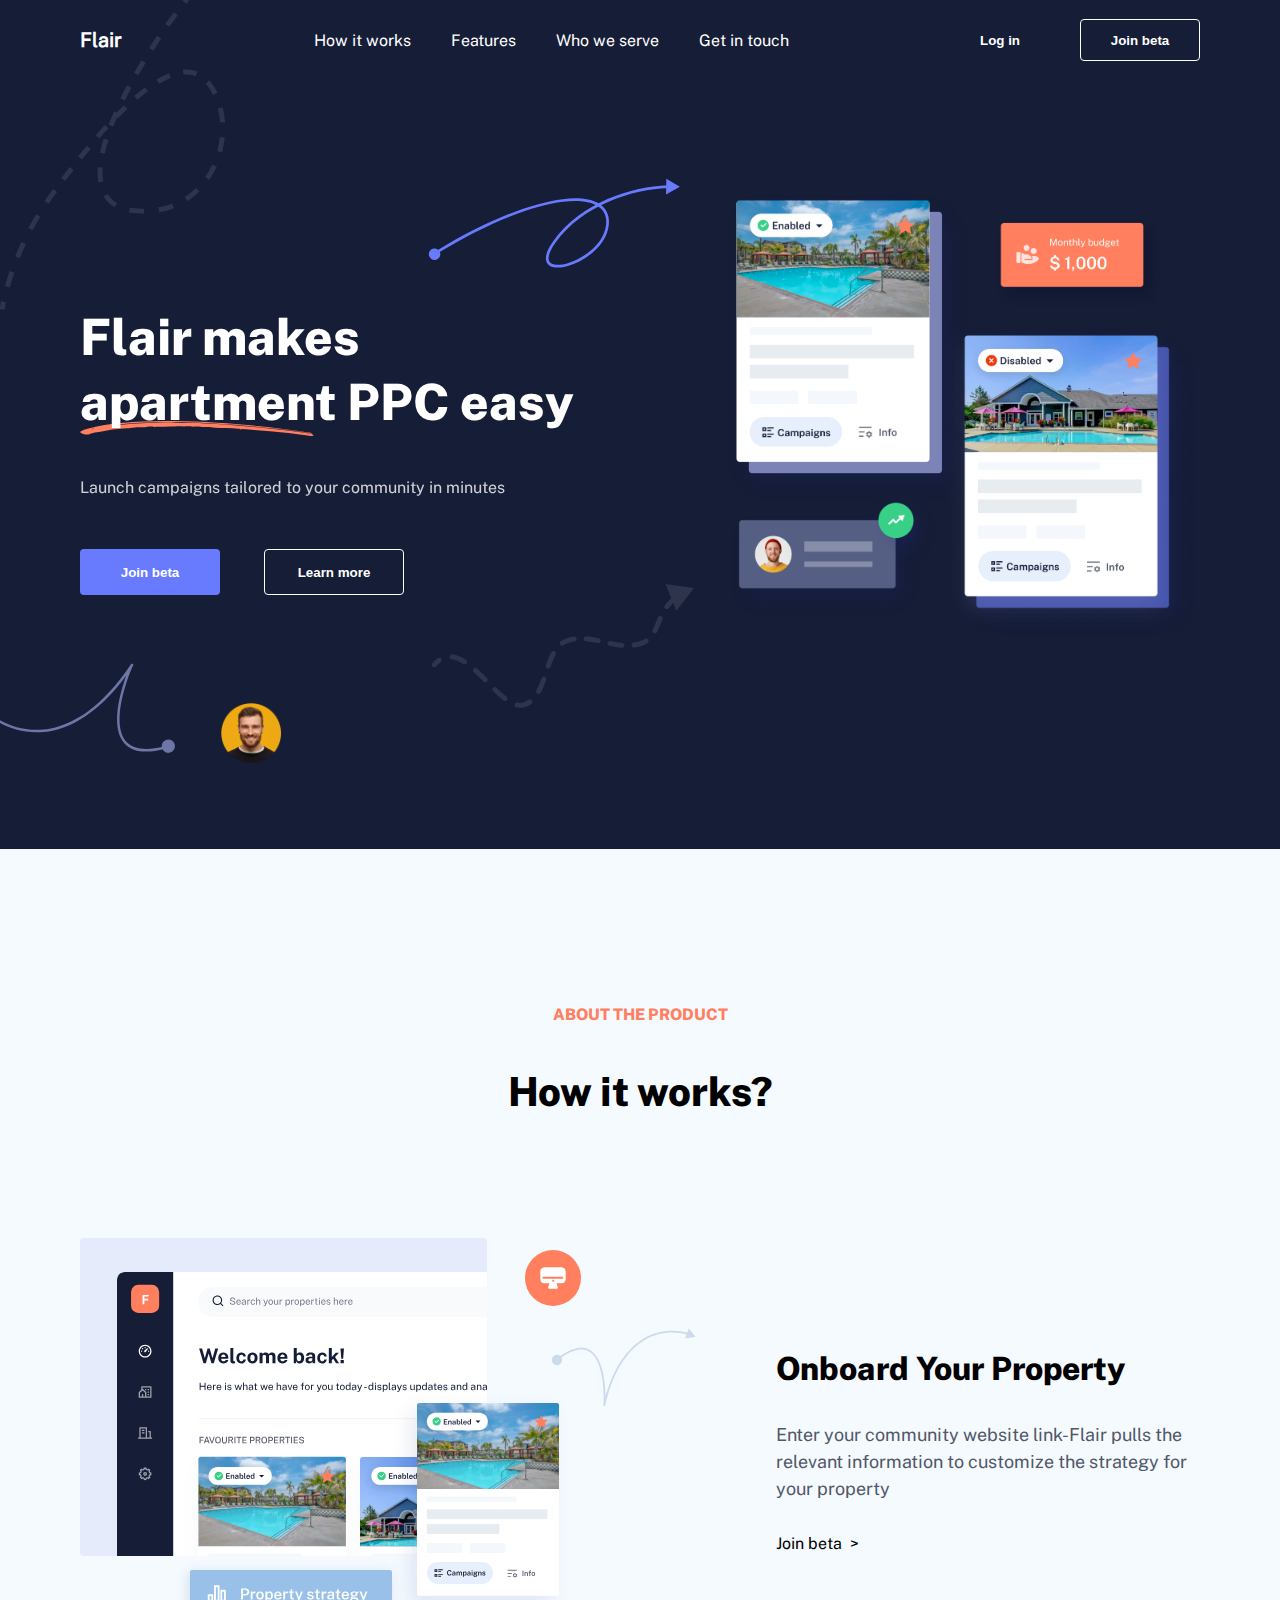
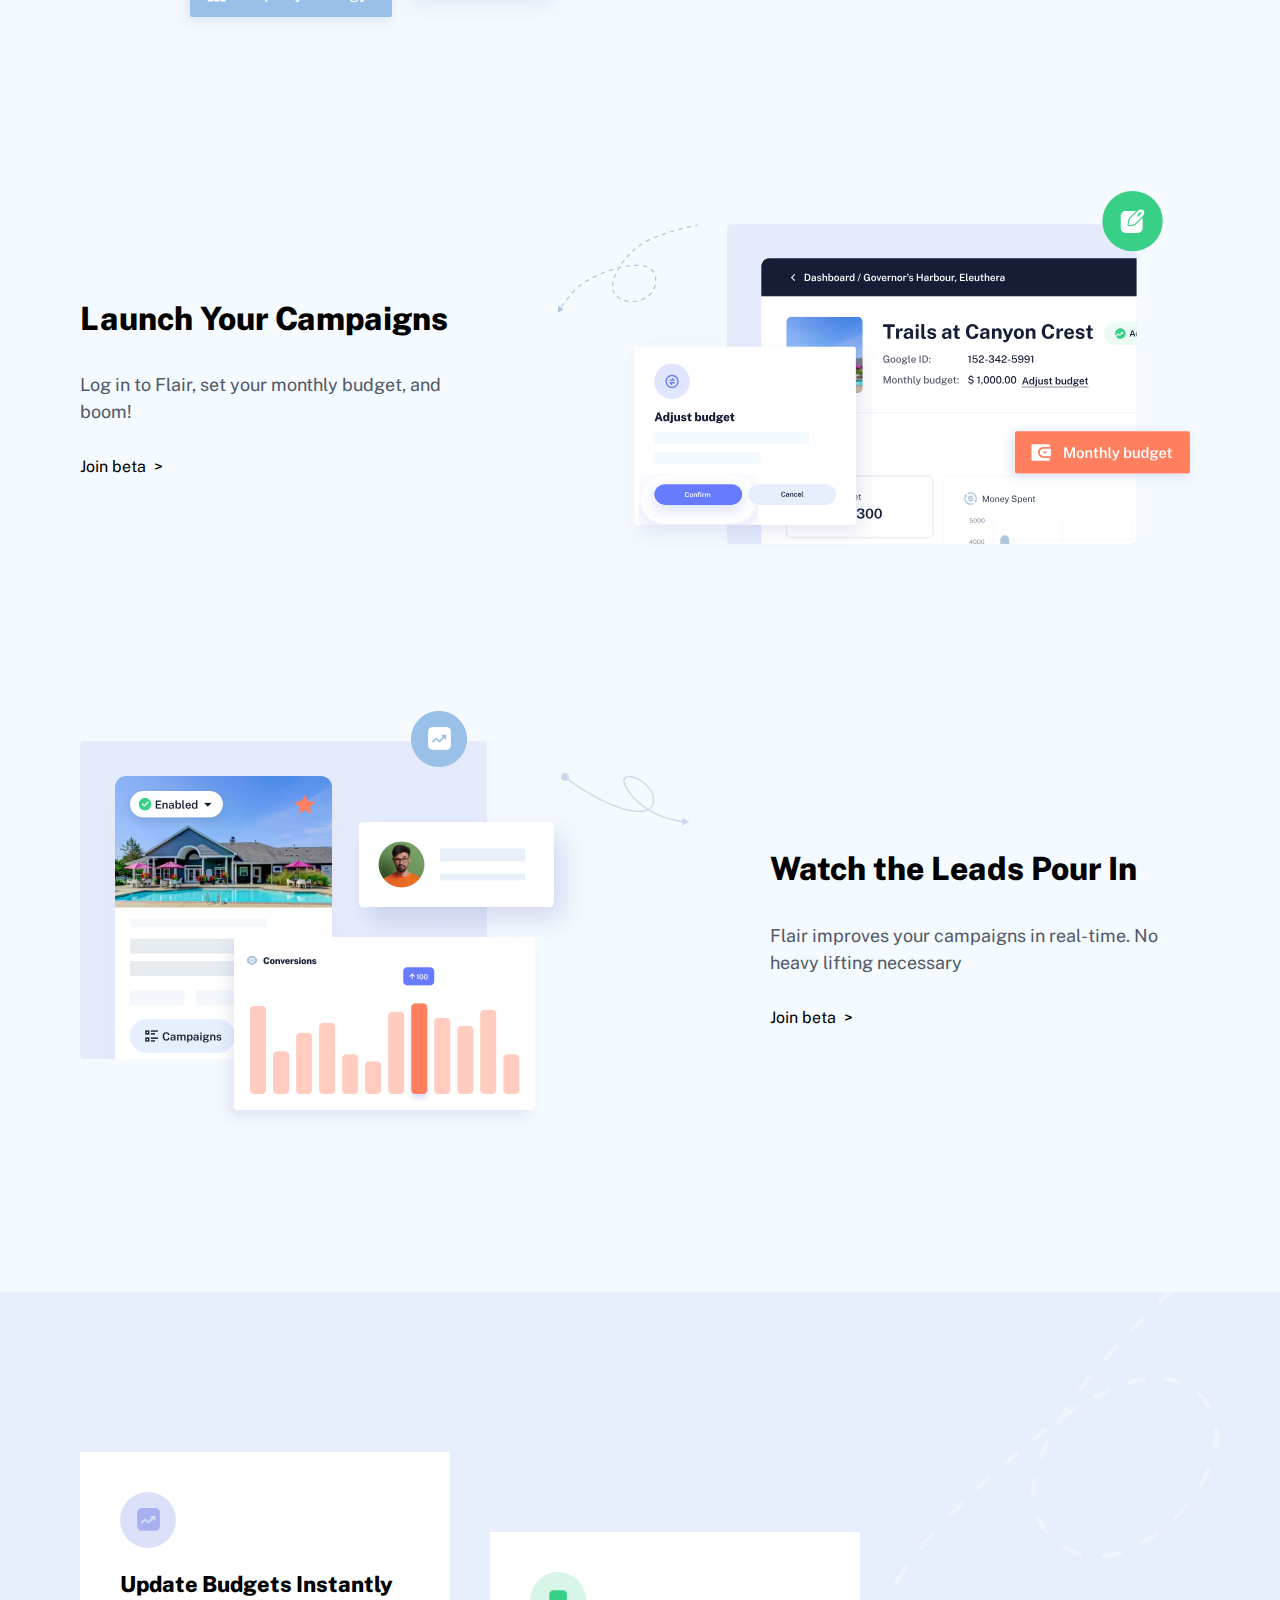
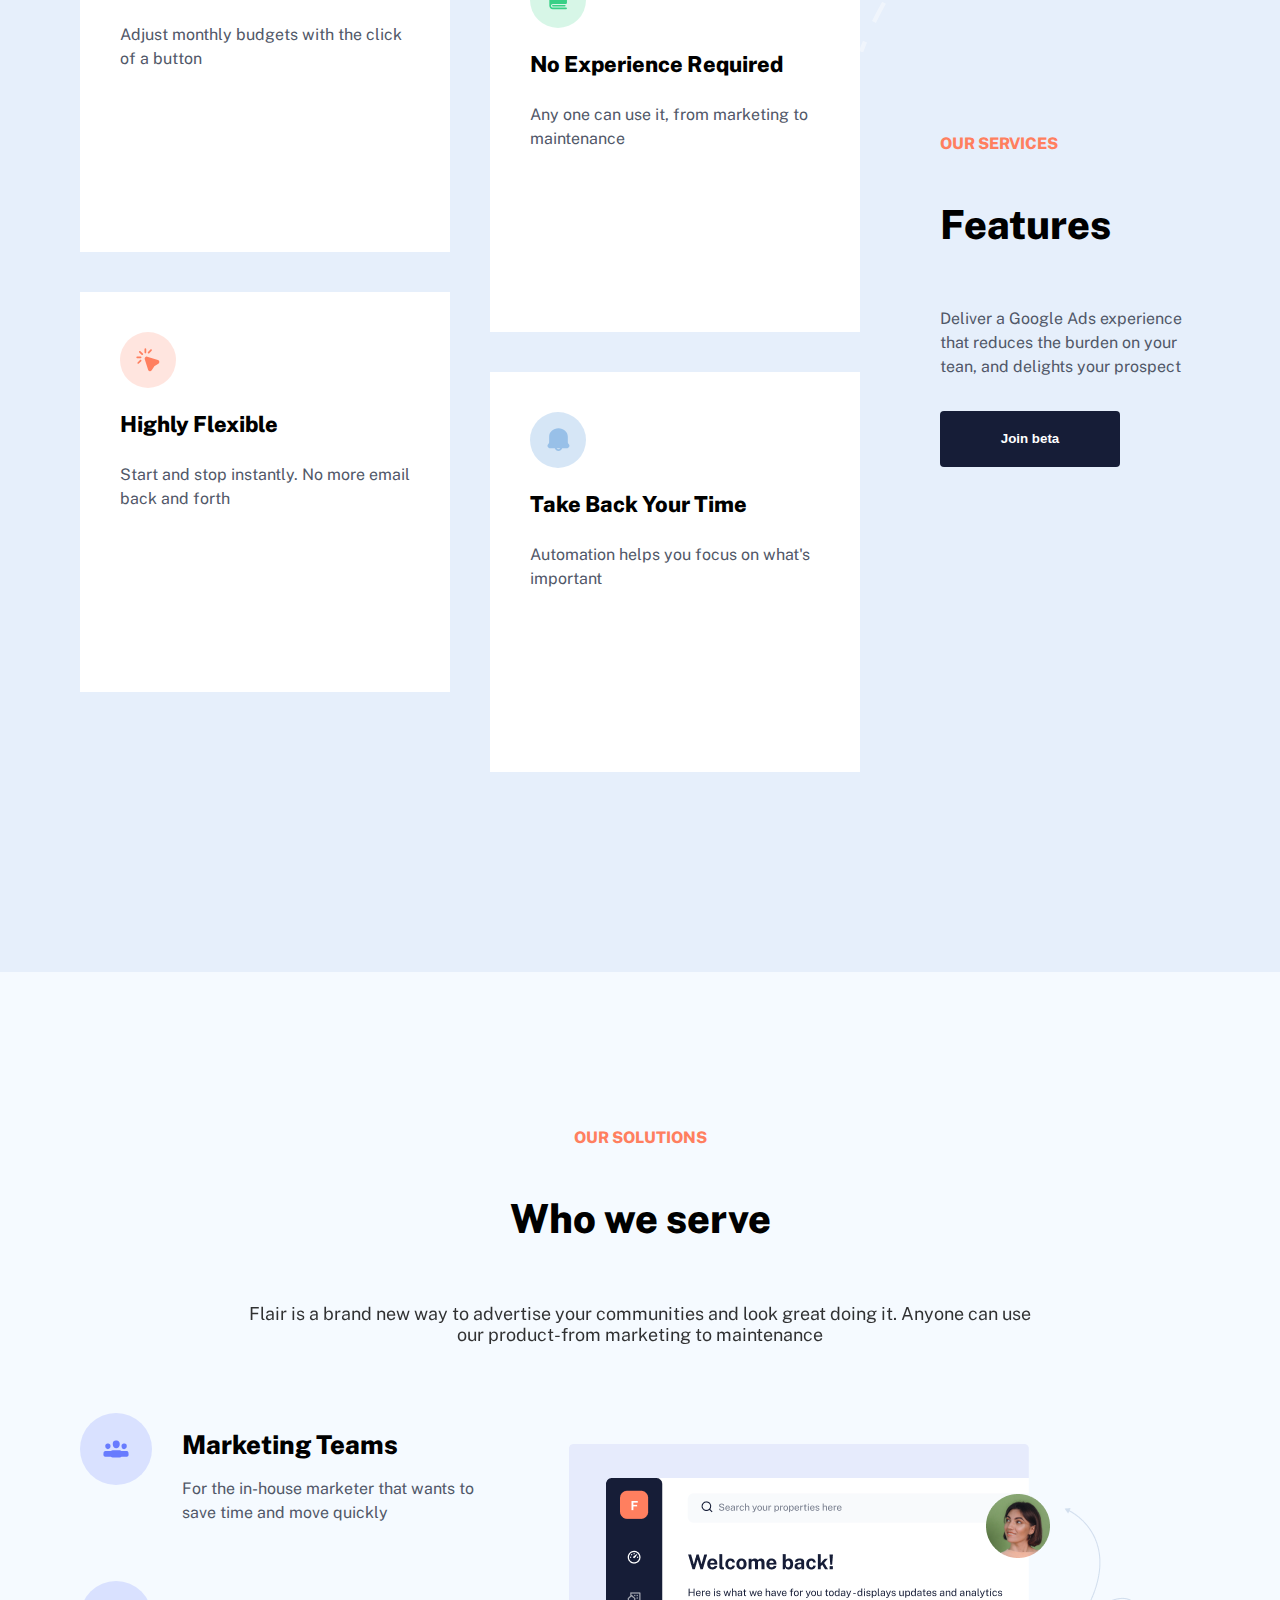
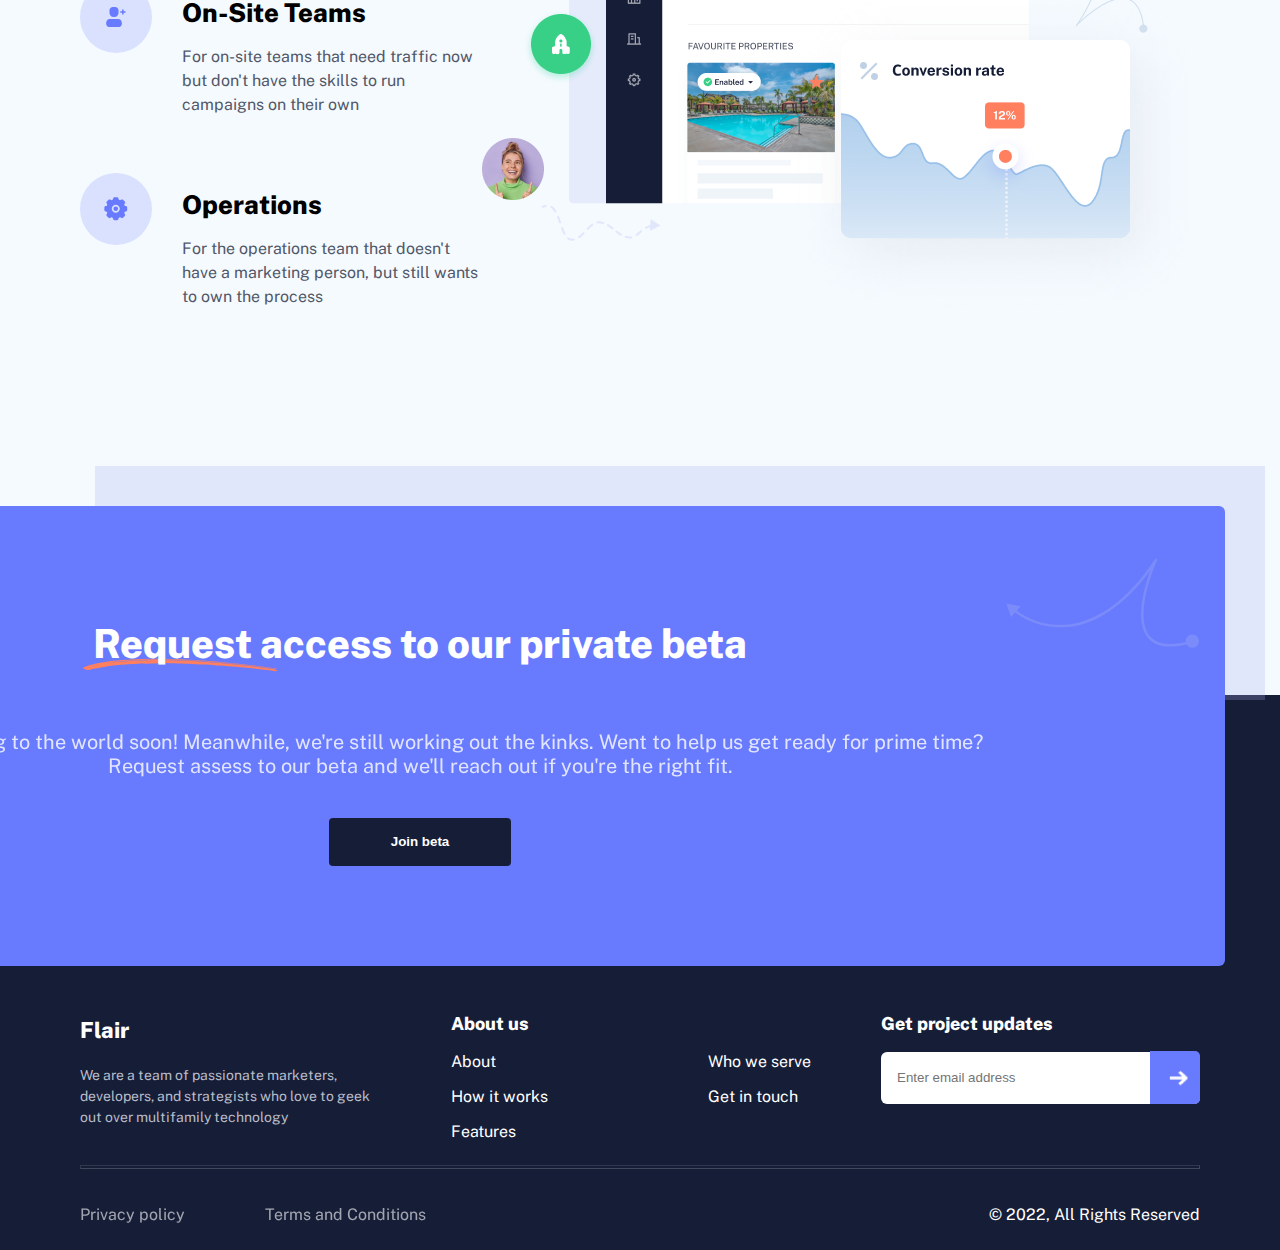
==== index.html @ 602be67a "first commit" ====
<!-- import React from 'react'
import { Link } from 'react-router-dom'
import BurgerMenuLanding from '../../components/burgermenu/BurgerMenuLanding'
//usersnap
import { UsersnapProvider } from '../../usersnap/UsersnapContext' -->

<!DOCTYPE html>
<html>
  <head>
    <link rel='stylesheet' href='./src/css/landing.css'>
  </head>
  <body>
    <div class='landing-body'>
      <div class='landing-header' id='landing-header'>
        <p class='landing-logo-txt'>
          Flair
        </p>
        <div class='landing-menu-group'>
          <a class='landing-menu' href='#howitworks'>
            How it works
          </a>
          <a class='landing-menu' href='#features'>
            Features
          </a>
          <a class='landing-menu' href='#whoweserve'>
            Who we serve
          </a>
          <a class='landing-menu' href='#getintouch'>
            Get in touch
          </a>
        </div>
        <div class='landing-header-btn-group'>
          <Link to='/login'>
            <button class='landing-login-btn'>
              Log in
            </button>
          </Link>
          <Link to='#'>
            <button class='landing-join-btn'>
              Join beta
            </button>
          </Link>
        </div>
      </div>
      <div class='landing-block1'>
        <div class='landing-block1-left'>
          <p class='landing-title'>
            Flair makes <span class='landing-title-orange-underline' style='background-image: url("./src/images/landing-decor6.svg")'>
              apartment </span> PPC easy
          </p>
          <p class='landing-subtitle'>
            Launch campaigns tailored to your community in minutes
          </p>
          <img
            src='./src/images/landing-decor2.svg'
            alt=''
            class='landing-decor2'
          />
          <img
            src='./src/images/landing-decor4.svg'
            alt=''
            class='landing-decor4'
          />
          <div class='landing-block1-btn-group'>
            <Link to='#'>
              <button class='landing-block1-join-btn'>
                Join beta
              </button>
            </Link>
            <Link to='#'>
              <button class='landing-block1-learn-btn'>
                Learn more
              </button>
            </Link>
          </div>
        </div>
        <img 
          src='./src/images/landing-card.png'
          alt=''
          class='landing-block1-card'
        />
        <img
          src='./src/images/landing-decor1.svg'
          alt=''
          class='landing-decor1'
        />
        <img
          src='./src/images/landing-decor3.svg'
          alt=''
          class='landing-decor3'
        />
        <img
          src='./src/images/landing-decor5.png'
          alt=''
          class='landing-decor5'
        />
      </div>
      <div id='howitworks' class='landing-block2'>
        <p class='pink-title'>
          ABOUT THE PRODUCT
        </p>
        <p class='landing-block2-title'>
          How it works?
        </p>
        <div class='landing-block2-content'>
          <img
            src='./src/images/landing-block2-card1.svg'
            alt=''
            class='landing-block2-img1'
          />
          <div>
            <p class='landing-block2-content-title'>
              Onboard Your Property
            </p>
            <p class='landing-block2-content-subtitle'>
              Enter your community website link-Flair pulls the relevant information to customize the strategy for your property
            </p>
            <Link to='#' class='join-beta-link'>
              Join beta&nbsp;&nbsp;&gt;
            </Link>
          </div>
        </div>
        <div class='landing-block2-content'>
          <div class='landing-block2-content2-left'>
            <p class='landing-block2-content-title'>
              Launch Your Campaigns
            </p>
            <p class='landing-block2-content-subtitle'>
              Log in to Flair, set your monthly budget, and boom!
            </p>
            <Link to='#' class='join-beta-link'>
              Join beta&nbsp;&nbsp;&gt;
            </Link>
          </div>
          <img
            src='./src/images/landing-block2-card2.svg'
            alt=''
            class='landing-block2-img2'
          />
        </div>
        <div class='landing-block2-content'>
          <img
            src='./src/images/landing-block2-card3.png'
            alt=''
            class='landing-block2-img3'
          />
          <div>
            <p class='landing-block2-content-title'>
              Watch the Leads Pour In
            </p>
            <p class='landing-block2-content-subtitle'>
              Flair improves your campaigns in real-time. No heavy lifting necessary
            </p>
            <Link to='#' class='join-beta-link'>
              Join beta&nbsp;&nbsp;&gt;
            </Link>
          </div>
        </div>

      </div>
      <div id='features' class='landing-block3'>
        <div class='landing-block3-content'>
          <p class='pink-title' style='text-align: left'>
            OUR SERVICES
          </p>
          <p class='landing-block2-title' style='text-align: left'>
            Features
          </p>
          <p class='landing-block3-content-subtitle'> 
            Deliver a Google Ads experience that reduces the burden on your tean, and delights your prospect
          </p>
          <Link to='#'>
            <button class='landing-block3-btn'>
              Join beta
            </button>
          </Link>
        </div>
        <div class='landing-block3-content-group'>
          <img
            src='./src/images/landing-block3-decor1.svg'
            alt=''
            class='landing-block3-decor1'
          />
          <div class='landing-block3-content-left'>
            <div class='landing-block3-tile'>
              <div class='landing-block3-content-img1'></div>
              <p class='landing-block3-content-title'>
                Update Budgets Instantly
              </p>
              <p class='landing-block3-content-subtitle'>
                Adjust monthly budgets with the click of a button
              </p>
            </div>
            <div class='landing-block3-tile'>
              <div class='landing-block3-content-img2'></div>
              <p class='landing-block3-content-title'>
                Highly Flexible
              </p>
              <p class='landing-block3-content-subtitle'>
                Start and stop instantly. No more email back and forth
              </p>
            </div>
          </div>
          <div class='landing-block3-content-right'>
            <div class='landing-block3-tile'>
              <div class='landing-block3-content-img3'></div>
              <p class='landing-block3-content-title'>
                No Experience Required
              </p>
              <p class='landing-block3-content-subtitle'>
                Any one can use it, from marketing to maintenance
              </p>
            </div>
            <div class='landing-block3-tile'>
              <div class='landing-block3-content-img4'></div>
              <p class='landing-block3-content-title'>
                Take Back Your Time
              </p>
              <p class='landing-block3-content-subtitle'>
                Automation helps you focus on what's important
              </p>
            </div>
          </div>
        </div>
      </div>
      <div id='whoweserve' class='landing-block4'>
        <p class='pink-title'>
          OUR SOLUTIONS
        </p>
        <p class='landing-block2-title'>
          Who we serve
        </p>
        <p class='landing-block4-subtitle'>
          Flair is a brand new way to advertise your communities and look great doing it. Anyone can use our product-from marketing to maintenance
        </p>
        <div class='landing-block4-content'>
          <div class='landing-block4-content-left'>
            <div class='landing-block4-content-block'>
              <img
                src='./src/images/marketingteams.svg'
                alt=''
                class='landing-block4-content-block-img'
              />
              <div>
                <p class='landing-block4-block-title'>
                  Marketing Teams
                </p>
                <p class='landing-block4-block-subtitle'>
                  For the in-house marketer that wants to save time and move quickly
                </p>
              </div>
            </div>
            <div class='landing-block4-content-block'>
              <img
                src='./src/images/onsiteteams.svg'
                alt=''
                class='landing-block4-content-block-img'
              />
              <div>
                <p class='landing-block4-block-title'>
                  On-Site Teams
                </p>
                <p class='landing-block4-block-subtitle'>
                  For on-site teams that need traffic now but don't have the skills to run campaigns on their own
                </p>
              </div>
            </div>
            <div class='landing-block4-content-block'>
              <img
                src='./src/images/operations.svg'
                alt=''
                class='landing-block4-content-block-img'
              />
              <div>
                <p class='landing-block4-block-title'>
                  Operations
                </p>
                <p class='landing-block4-block-subtitle'>
                  For the operations team that doesn't have a marketing person, but still wants to own the process
                </p>
              </div>
            </div>
          </div>
          <img
            src='./src/images/landing-block4-card.png'
            alt=''
            class='landing-block4-card-img'
          />
        </div>
      </div>
      <div class='landing-block5-container'>
        <div class='landing-block5'>
          <p class='landing-block5-title'>
            <span class='landing-block5-orange-underline' style='background-image: url("./src/images/landing-decor6.svg")'>
              Request access </span> to our private beta
          </p>
          <p class='landing-block5-subtitle'>
            We're launching to the world soon! 
            Meanwhile, we're still working out the kinks. 
            Went to help us get ready for prime time? 
            Request assess to our beta and we'll reach out if you're the right fit.
          </p>
          <Link to='#'>
            <button class='landing-block5-btn'>
              Join beta
            </button>
          </Link>
          <img
            src='./src/images/landing-decor4.svg'
            alt=''
            class='landing-block5-decor4'
          />
          <img
            src='./src/images/landing-block5-decor3.svg'
            alt=''
            class='landing-block5-decor3'
          />
        </div>
      </div>
      <div id='getintouch' class='landing-footer'>
        <div class='landing-footer-body'>
          <div>
            <p class='landing-footer-title'>
              Flair
            </p>
            <p class='landing-footer-subtitle'>
              We are a team of passionate marketers, developers, and strategists who love to geek out over multifamily technology
            </p>
          </div>
          <div>
            <p class='landing-footer-aboutus-header'>
              About us
            </p>
            <div class='landing-footer-aboutus-body'>
              <div class='landing-footer-aboutus-block1'>
                <a class='landing-footer-aboutus-item'>
                  About
                </a>
                <a href='#howitworks' class='landing-footer-aboutus-item'>
                  How it works
                </a>
                <a href='#features' class='landing-footer-aboutus-item'>
                  Features
                </a>
              </div>
              <div class='landing-footer-aboutus-block2'>
                <a href='#whoweareserve' class='landing-footer-aboutus-item'>
                  Who we serve
                </a>
                <a href='#getintouch' class='landing-footer-aboutus-item'>
                  Get in touch
                </a>
              </div>
            </div>
          </div>
          <div style='position: relative'>
            <p class='landing-footer-aboutus-header'>
              Get project updates
            </p>
            <input
              type='email'
              placeholder='Enter email address'
              class='landing-footer-input'
            />
            <button
              class='landing-footer-mailto-btn'  
            >
            </button>
          </div>
        </div>
        <hr class='landing-footer-hr' />
        <div class='landing-footer-txt'>
          <div class='landing-footer-txt-left'>
            <p class='landing-footer-left-txt'>
              Privacy policy
            </p>
            <p class='landing-footer-left-txt'>
              Terms and Conditions
            </p>
          </div>
          <p class='landing-footer-right-txt'>
            © 2022, All Rights Reserved
          </p>
        </div>
      </div>

    </div>
  </body>
</html>
---- src/css/landing.css ----
@font-face {
  font-family: PublicSansExtraBold;
  src: url(PublicSans-ExtraBold.ttf);
}

@font-face {
  font-family: PublicSansRegular;
  src: url(PublicSans-Regular.ttf);
}

body {
  font-family: PublicSansRegular;
  margin: 0px;
}

.landing-header {
  position: sticky;
  top: 0;
  background: rgba(22, 29, 55, 1);
  z-index: 1000;
  display: flex;
  flex-direction: row;
  justify-content: space-between;
  align-items: center;
  height: 80px;
}

.landing-body a {
  text-decoration: none;
}

.landing-body a:hover {
  cursor: pointer;
  color: rgba(104, 123, 254, 1);
}

.landing-body a:active {
  opacity: 0.8;
}

.landing-body {
  position: relative;
}

.landing-logo-txt {
  color: white;
  padding: 0px 80px;
  /* margin-bottom: 0px; */
  font-size: 20px;
  font-weight: 900;
  line-height: 130%;
}

.landing-menu-group {
  display: flex;
  flex-direction: row;
  justify-content: flex-start;
  align-items: center;
}

.landing-menu {
  color: white;
  margin-right: 40px;
}

.burgermenulanding-container {
  display: none;
}

.landing-header-btn-group {
  padding-right: 80px;
  display: flex;
  flex-direction: row;
  justify-content: flex-start;
  align-items: center;
}

.landing-login-btn {
  color: white;
  outline: none;
  border-radius: 4px;
  font-weight: bold;
  width: 120px;
  height: 42px;
  border: none;
  background: transparent;
  margin-right: 20px;
}

.landing-login-btn:hover {
  position: relative;
  top: -1px;
  color: rgba(104, 123, 254, 1);
}

.landing-login-btn:active {
  opacity: 0.8;
  top: 0px;
}

.landing-join-btn {
  color: white;
  outline: none;
  border-radius: 4px;
  font-weight: bold;
  width: 120px;
  height: 42px;
  border: 1px solid white;
  background: transparent;
}

.landing-join-btn:hover {
  position: relative;
  top: -1px;
  color: rgba(104, 123, 254, 1);
  border-color: rgba(104, 123, 254, 1);
}

.landing-join-btn:active {
  opacity: 0.8;
  top: 0px;
}

.landing-block1 {
  background: rgba(22, 29, 55, 1);
  display: flex;
  flex-direction: row;
  justify-content: space-around;
  align-items: center;
  padding: 60px 80px;
  position: relative;
}

.landing-block1-left {
  display: flex;
  flex-direction: column;
  justify-content: center;
  align-items: flex-start;
  position: relative;
  width: 600px;
  height: 569px;
  padding-bottom: 80px;
}

.landing-title {
  font-family: PublicSansExtraBold;
  font-size: 50px;
  line-height: 130%;
  color: white;
  max-width: 520px;
  margin-bottom: 24px;
}

.landing-title-orange-underline {
  background-repeat: no-repeat;
  background-position-x: left;
  background-position-y: 48px;
  padding-bottom: 0.2em;
}

.landing-subtitle {
  font-size: 18px;
  line-height: 27px;
  color: white;
  opacity: 0.8;
  margin-bottom: 48px;
}

.landing-block1-btn-group {

}

.landing-block1-join-btn {
  color: white;
  outline: none;
  border-radius: 4px;
  font-weight: bold;
  margin-right: 40px;
  background: rgba(104, 123, 254, 1);
  border: none;
  width: 140px;
  height: 46px;
}

.landing-block1-join-btn:hover {
  position: relative;
  top: -1px;
  color: white;
  background: rgba(22, 29, 55, 1);
}

.landing-block1-join-btn:active {
  opacity: 0.8;
  top: 0px;
}

.landing-block1-learn-btn {
  color: white;
  outline: none;
  border-radius: 4px;
  font-weight: bold;
  background: transparent;
  border: 1px solid white;
  width: 140px;
  height: 46px;
}

.landing-block1-learn-btn:hover {
  position: relative;
  top: -1px;
  color: rgba(104, 123, 254, 1);
  border-color: rgba(104, 123, 254, 1);
}

.landing-block1-learn-btn:active {
  opacity: 0.8;
  top: 0px;
}

.landing-block1-card {
  width: 600px;
  padding-left: 40px;
}

.landing-decor1 {
  position: absolute;
  z-index: 1002;
  left: 0px;
  top: -80px;
}

.landing-decor2 {
  position: absolute;
  right: -120px;
  top: 28px;
}

.landing-decor3 {
  position: absolute;
  left: 0px;
  bottom: 1px;
}

.landing-decor4 {
  position: absolute;
  right: -147px;
  bottom: 31px;
}

.landing-decor5 {
  position: absolute;
  width: 60px;
  left: 224px;
  bottom: 46px;
}

.landing-block2 {
  background: rgba(245, 250, 255, 1);
  padding: 140px 80px 80px 80px;
}

.pink-title {
  font-family: PublicSansExtraBold;
  color: #FF7F5F;
  text-align: center;
  line-height: 130%;
  margin-bottom: 4px;
}

.landing-block2-title {
  font-size: 40px;
  font-family: PublicSansExtraBold;
  line-height: 130%;
  text-align: center;
}

.landing-block2-content {
  display: flex;
  flex-direction: row;
  justify-content: center;
  align-items: center;
  padding: 80px 0;
}

.landing-block2-img1 {
  width: 784px;
  padding-right: 80px;
}

.landing-block2-img2 {
  width: 850px;
  padding-left: 80px;
}

.landing-block2-img3 {
  width: 750px;
  padding-right: 80px;
}

.landing-block2-content-title {
  font-size: 32px;
  font-family: PublicSansExtraBold;
  line-height: 130%;
}

.landing-block2-content-subtitle {
  font-size: 18px;
  line-height: 27px;
  max-width: 500px;
  color: rgba(81, 88, 104, 1);
  margin-bottom: 2rem;
}

.join-beta-link {
  color: rgba(104, 123, 254, 1);
  font-weight: bold;
  font-size: 18px;
}

.landing-block3 {
  background: rgba(230, 239, 251, 1);
  padding: 160px 80px;
  display: flex;
  flex-direction: row;
  justify-content: center;
  align-items: center;
}

.landing-block3-decor1 {
  position: absolute;
  top: -161px;
  right: -385px;
}

.landing-block3-btn {
  color: white;
  outline: none;
  border-radius: 4px;
  font-weight: bold;
  width: 180px;
  height: 56px;
  background: rgba(22, 29, 55, 1);
  color: white;
  border: none;
}

.landing-block3-btn:hover {
  position: relative;
  top: -1px;
}

.landing-block3-btn:active {
  top: 0px;
}

.landing-block3-content {
  order: 2;
  position: relative;
  width: 500px;
  height: 600px;
  display: flex;
  flex-direction: column;
  justify-content: center;
  align-items: flex-start;
  padding-bottom: 80px;
}

.landing-block3-content-group {
  order: 1;
  display: flex;
  flex-direction: row;
  justify-content: flex-start;
  align-items: flex-start;
  padding-right: 160px;
  position: relative;
}

.landing-block3-content-left {
  display: flex;
  flex-direction: column;
  justify-content: flex-start;
  align-items: stretch;
  padding-right: 40px;
}

.landing-block3-content-right {
  display: flex;
  flex-direction: column;
  justify-content: flex-start;
  align-items: stretch;
  padding-top: 80px;
}

.landing-block3-tile {
  background-color: white;
  margin-bottom: 40px;
  padding: 40px;
  width: 290px;
  height: 320px;
  cursor: pointer;
}

.landing-block3-tile:hover {
  background-color: rgba(104, 123, 254, 1);
  box-shadow: 20px -20px rgba(152, 192, 232, 1);
}

.landing-block3-content-img1 {
  width: 56px;
  height: 56px;
  background: url('landing-block3-tile1-img.svg');
}

.landing-block3-content-img2 {
  width: 56px;
  height: 56px;
  background: url('landing-block3-tile2-img.svg');
}

.landing-block3-content-img3 {
  width: 56px;
  height: 56px;
  background: url('landing-block3-tile3-img.svg');
}

.landing-block3-content-img4 {
  width: 56px;
  height: 56px;
  background: url('landing-block3-tile4-img.svg');
}

.landing-block3-tile:hover .landing-block3-content-img1 {
  background: url('landing-block3-tile1-img-hover.svg');
}

.landing-block3-tile:hover .landing-block3-content-img2 {
  background: url('landing-block3-tile2-img-hover.svg');
}

.landing-block3-tile:hover .landing-block3-content-img3 {
  background: url('landing-block3-tile3-img-hover.svg');
}

.landing-block3-tile:hover .landing-block3-content-img4 {
  background: url('landing-block3-tile4-img-hover.svg');
}

.landing-block3-content-title {
  font-family: PublicSansExtraBold;
  font-size: 22px;
  line-height: 33px;
  margin-top: 20px;
}

.landing-block3-content-subtitle {
  font-size: 16px;
  max-width: 500px;
  color: rgba(81, 88, 104, 1);
  line-height: 24px;
  margin-bottom: 2rem;
}

.landing-block3-tile:hover .landing-block3-content-title {
  color: white;
}

.landing-block3-tile:hover .landing-block3-content-subtitle {
  color: white;
}

.landing-block4 {
  background: rgba(245, 250, 255, 1);
  padding: 140px 80px 300px 80px;
  display: flex;
  flex-direction: column;
  justify-content: flex-start;
  align-items: center;
}

.landing-block4-subtitle {
  text-align: center;
  font-size: 18px;
  opacity: 0.8;
  width: 800px;
  position: relative;
}

.landing-block4-content {
  display: flex;
  flex-direction: row;
  justify-content: space-around;
  align-items: center;
  padding: 40px 0;
}

.landing-block4-content-block {
  display: flex;
  flex-direction: row;
  justify-content: flex-start;
  align-items: flex-start;
  margin-bottom: 30px;
}

.landing-block4-content-block-img {
  margin-right: 30px;
  margin-top: 10px;
}

.landing-block4-block-title {
  font-family: PublicSansExtraBold;
  font-size: 26px;
  line-height: 32px;
  margin-bottom: 12px;
}

.landing-block4-block-subtitle {
  line-height: 24px;
  color: rgba(81, 88, 104, 1);
  max-width: 420px;
}

.landing-footer {
  background: rgba(22, 29, 55, 1);
  padding: 320px 80px 10px 80px;
}

.landing-footer-body {
  display: flex;
  flex-direction: row;
  justify-content: space-between;
  align-items: flex-start;
}

.landing-footer-title {
  color: white;
  font-size: 22px;
  font-family: PublicSansExtraBold;
}

.landing-footer-subtitle {
  color: rgba(183, 188, 200, 1);
  font-size: 14px;
  line-height: 21px;
  max-width: 300px;
}

.landing-footer-aboutus-header {
  color: white;
  font-size: 18px;
  font-family: PublicSansExtraBold;
}

.landing-footer-aboutus-item {
  color: white;
  list-style-type: none;
  margin-bottom: 1em;
}

.landing-footer-aboutus-item:hover {
  color: rgba(104, 123, 254, 1);
}

.landing-footer-aboutus-body {
  display: flex;
  flex-direction: row;
  justify-content: flex-start;
  align-items: flex-start;
}

.landing-footer-aboutus-block1 {
  display: flex;
  flex-direction: column;
  justify-content: flex-start;
  align-items: flex-start;
  margin-right: 160px;
}

.landing-footer-aboutus-block2 {
  display: flex;
  flex-direction: column;
  justify-content: flex-start;
  align-items: flex-start;
}

.landing-footer-input {
  width: 300px;
  height: 48px;
  padding-left: 15px;
  border-radius: 6px;
  border: none;
  outline: none;
  background: white;
  border: 1.75px solid transparent !important;
}

.landing-footer-input:focus {
  background: white;
}

.landing-footer-mailto-btn {
  position: absolute;
  right: 0px;
  bottom: 0px;
  height: 53px;
  width: 50px;
  border: none;
  outline: none;
  background: url('landing-footer-arrow.png');
  background-size: cover;
  border-top-right-radius: 5px;
  border-bottom-right-radius: 5px;
  cursor: pointer;
}

.landing-footer-hr {
  height: 2px;
  color: white;
  opacity: 0.2;
}

.landing-footer-txt {
  color: white;
  margin-top: 20px;
  display: flex;
  flex-direction: row;
  justify-content: space-between;
  align-items: center;
}

.landing-footer-txt-left {
  display: flex;
  flex-direction: row;
  justify-content: flex-start;
  align-items: center;
}

.landing-footer-left-txt {
  opacity: 0.6;
  margin-right: 80px;
  margin-top: 0px;
  margin-bottom: 0px;
}

.landing-block5-container {
  position: absolute;
  left: calc(50vw - 680px);
  bottom: 570px;
  width: 1440px;
  height: 234px;
  background: rgba(168, 177, 239, 0.25);
}

.landing-block5 {
  background-color: rgba(104, 123, 254, 1);
  position: absolute;
  right: 40px;
  top: 40px;
  width: 1000px;
  border-radius: 6px;
  display: flex;
  flex-direction: column;
  justify-content: flex-start;
  align-items: center;
  padding: 72px 220px 100px 220px;
}

.landing-block5-title {
  text-align: center;
  color: white;
  font-size: 40px;
  font-family: PublicSansExtraBold;
  line-height: 130%;
  padding-right: 10px;
}

.landing-block5-subtitle {
  text-align: center;
  color: white;
  font-size: 20px;
  opacity: 0.8;
  margin-bottom: 40px;
}

.landing-block5-orange-underline {
  background-repeat: no-repeat;
  background-position-x: left;
  background-position-y: 38px;
  background-size: 195px;
  padding: 0 0 0.5em 10px;
}

.landing-block5-btn {
  color: white;
  outline: none;
  border-radius: 4px;
  font-weight: bold;
  width: 182px;
  height: 48px;
  background: rgba(22, 29, 55, 1);
  color: white;
  border: none;
}

.landing-block5-btn:hover {
  position: relative;
  top: -1px;
}

.landing-block5-btn:active {
  top: 0px;
}

.landing-block5-decor4 {
  position: absolute;
  left: 0px;
  bottom: 0px;
}

.landing-block5-decor6 {
  position: absolute;
  left: -12px;
  top: 41px;
  width: 190px;
}

.landing-block5-decor3 {
  position: absolute;
  right: 0;
  top: 0;
}


@media only screen and (max-width: 1600px) {

  .landing-decor2 {
    right: -5px;
  }

  .landing-decor4 {
    right: -28px;
  }

  .landing-block3-decor1 {
    right: -428px;
  }

  .landing-block3-content-group {
    padding-right: 120px;
  }

  .landing-block5-container {
    width: 1280px;
    left: calc(50vw - 600px);
  }

  .landing-block5 {
    width: 1280px;
  }
}


@media only screen and (max-width: 1440px) {

  .landing-block1 {
    justify-content: space-between;
  }

  .landing-title {
    font-size: 50px;
  }

  .landing-block1-card {
    width: 524px;
    padding-bottom: 75px;
  }

  .landing-decor2 {
    right: -35px;
  }

  .landing-decor4 {
    right: -54px;
  }

  .landing-block3-decor1 {
    right: -449px;
  }

  .landing-block3-content-group {
    padding-right: 100px;
  }

  .landing-block5-container {
    width: 1170px;
    left: calc(50vw - 545px);
    bottom: 550px;
  }
  
  .landing-block5 {
    width: 1170px;
  }

  .landing-footer {
    padding: 300px 80px 10px 80px;
  }

}


@media only screen and (max-width: 1366px) {

  .landing-block1-card {
    width: 480px;
    padding-bottom: 100px;
  }

  .landing-subtitle {
    font-size: 16px;
  }

  .landing-decor2 {
    right: 0px;
  }

  .landing-decor3 {
    bottom: 44px;
  }

  .landing-decor4 {
    bottom: 81px;
    right: -15px;
  }

  .landing-decor5 {
    left: 221px;
    bottom: 85px;
  }

  .landing-block2-img1 {
    width: 690px;
  }

  .landing-block2-img2 {
    width: 690px;
  }

  .landing-block2-img3 {
    width: 690px;
  }

  .landing-block3-content-group {
    padding-right: 80px;
  }

  .landing-block3-decor1 {
    width: 480px;
    right: -399px;
  }
}


@media only screen and (max-width: 1270px) {

  .landing-decor1 {
    width: 289px;
  }

  .landing-decor2 {
    width: 190px;
    right: 22px;
    top: 43px;
  }

  .landing-decor3 {
    width: 200px;
  }

  .landing-decor4 {
    width: 201px;
    right: 9px;
  }

  .landing-block2-content-subtitle {
    max-width: 343px;
  }

  .landing-block3-content-subtitle {
    max-width: 457px;
  }

  .landing-block3-decor1 {
    width: 400px;
    right: -320px;
  }

  .landing-footer-aboutus-block1 {
    margin-right: 77px;
  }

  .landing-block4 {
    padding: 120px 80px;
  }

  .landing-block4-card-img {
    width: 620px;
  }

  /* .landing-block5-container {
    width: 900px;
    left: calc(50vw - 420px);
    bottom: 453px;
    height: 208px;
  }
  
  .landing-block5 {
    width: 900px;
  } */

  .landing-block5-container {
    position: relative;
    width: 100%;
    height: auto;
    left: 0px;
    bottom: 0px;
    background-color: #687bfe;
  }
  
  .landing-block5 {
    background: transparent;
    position: static;
    width: 100%;
  }

  .landing-footer {
    padding: 120px 80px 10px 80px;
  }
}


@media only screen and (max-width: 1131px) {

  .landing-block1-left {
    width: 480px;
  }
  
  .landing-title {
    max-width: 368px;
  }

  .landing-subtitle {
    top: 304px;
  }

  .landing-block1-btn-group {
    top: 387px;
  }

  .landing-block1-card {
    width: 450px;
  }

  .landing-decor2 {
    right: 3px;
  }

  .landing-decor3 {
    bottom: 18px;
    width: 199px;
  }

  .landing-decor4 {
    bottom: 51px;
    right: 5px;
  }

  .landing-decor5 {
    bottom: 58px;
    width: 64px;
  }

  .landing-block2-content-title {
    font-size: 30px;
  }

  .landing-block2-content-subtitle {
    font-size: 18px;
  }

  .landing-block2-content-subtitle {
    max-width: 343px;
  }

  .landing-block3-content-subtitle {
    max-width: 343px;
  }
  
  .landing-block3-decor1 {
    display: none;
  }

  .landing-block4-card-img {
    width: 520px;
  }

  .landing-footer-subtitle {
    max-width: 270px;
  }

  .landing-footer-aboutus-block1 {
    margin-right: 60px;
  }


  .landing-block5-subtitle {
    margin-bottom: 50px;
  }
}


@media only screen and (max-width: 1078px) {

  .landing-decor2 {
    right: -20px;
  }

  .landing-block5 {
    padding: 72px 180px 100px 180px;
  }

  .landing-block5-decor3 {
    width: 180px;
  }
}


@media only screen and (max-width: 1060px) {

  .landing-menu {
    display: none;
  }

  .landing-header-btn-group {
    padding-right: 0px;
    display: flex;
    flex-direction: column;
    justify-content: flex-start;
    align-items: center;
    margin-top: 100px;
    position: fixed;
    bottom: 60px;
  }

  .landing-login-btn {
    display: none;
  }

  .landing-join-btn {
    display: none;
  }

  .burgermenulanding-container {
    display: block;
  }

  .landing-block1-card {
    width: 415px;
  }

  .landing-subtitle {
    font-size: 14px;
  }

  .landing-decor2 {
    display: none;
  }

  .landing-decor4 {
    display: none;
  }

  .landing-block2-img2 {
    width: 569px;
  }

  .landing-block2-img3 {
    width: 569px;
  }

  /* .landing-block4 {
    padding: 80px 60px 280px 60px;
  } */

  .landing-block2-img1 {
    width: 569px;
  }

  .landing-footer {
    padding: 100px 60px 10px 60px;
  }

}


@media only screen and (max-width: 1002px) {

  .landing-block3-content-left {
    padding-right: 40px;
  }
  
  .landing-block3-content-right {
    padding-top: 80px;
  }

  .landing-block2-title {
    margin-bottom: 26px;
  }

  .landing-block3 {
    flex-direction: column;
    justify-content: flex-start;
    align-items: flex-start;
    padding: 120px 160px;
  }

  .landing-block3-content {
    margin-bottom: 0px;
    /* padding-bottom: 0px; */
    width: auto;
    height: auto;
    order: 1;
  }

  .landing-block3-content-subtitle {
    font-size: 20px;
    line-height: 30px;
    margin-bottom: 2em;
    max-width: max-content;
  }

  .pink-title {
    margin-bottom: 7px;
  }

  .landing-block3-content-group {
    display: flex;
    flex-direction: row;
    justify-content: space-between;
    align-items: flex-start;
    width: 100%;
    padding-right: 0px;
  }
  
  .landing-block4-subtitle {
    width: auto;
  }

  .landing-block5-container {
    position: relative;
    width: 100%;
    height: auto;
    left: 0px;
    bottom: 0px;
    background-color: #687bfe;
  }
  
  .landing-block5 {
    background: transparent;
    position: static;
    width: 100%;
  }

  .landing-footer {
    padding: 80px 60px 10px 60px;
  }

  .landing-footer-aboutus-body {
    flex-direction: column;
  }
}


@media only screen and (max-width: 958px) {

  .landing-block5 {
    padding: 72px 120px 100px 120px;
  }

  .landing-block5-decor3 {
    display: none;
  }
}


@media only screen and (max-width: 944px) {

  .landing-block1-card {
    width: 392px;
  }

  .landing-decor5 {
    left: 195px;
  }

  .landing-block3 {
    padding: 120px 120px;
  }
}


@media only screen and (max-width: 910px) {

  .landing-decor2 {
    left: 340px;
    top: 28px;
  }

  .landing-block2-img1 {
    width: 469px;
  }

  .landing-block2-img2 {
    width: 469px;
  }

  .landing-block2-img3 {
    width: 469px;
  }

  .landing-block4-card-img {
    width: 481px;
  }

  .landing-block4-subtitle {
    max-width: 600px;
  }

  .landing-block5 {
    padding: 72px 100px 100px 100px;
  }

  .landing-footer-subtitle {
    max-width: 242px;
  }

  .landing-burger-decor1 {
    position: absolute;
    left: 0;
    top: 0;
    width: 100px;
  }
}


@media only screen and (max-width: 860px) {

  .landing-block1 {
    padding-bottom: 120px;
  }

  .landing-block1-btn-group {
    display: flex;
    flex-direction: column;
    justify-content: flex-start;
    align-items: stretch;
    width: 100%;
  }

  .landing-block1-join-btn {
    margin-right: 0px;
    margin-bottom: 20px;
    width: 180px;
  }

  .landing-block1-learn-btn {
    width: 180px;
  }

  .landing-decor3 {
    bottom: 16px;
  }

  .landing-decor5 {
    bottom: 51px;
    left: 219px;
  }

  .landing-block3 {
    padding: 120px 80px;
  }
}


@media only screen and (max-width: 830px) {

  .landing-footer-subtitle {
    max-width: 190px;
  }
}


@media only screen and (max-width: 820px) {

  .landing-block1-card {
    width: 311px;
  }

  .pink-title {
    text-align: left;
  }

  .landing-block2-title {
    text-align: left;
  }

  .landing-block2-content {
    flex-direction: column;
    align-items: flex-start;
    padding: 40px 0px;
  }

  .landing-block2-content-subtitle {
    max-width: 490px;
  }

  .landing-block2-content2-left {
    order: 2;
  }

  .landing-block2-img1 {
    width: calc(100vw - 160px);
    padding-right: 0px;
    padding-bottom: 40px;
  }
  
  .landing-block2-img2 {
    width: calc(100vw - 160px);
    padding-left: 0px;
    padding-bottom: 40px;
    order: 1;
  }
  
  .landing-block2-img3 {
    width: calc(100vw - 160px);
    padding-right: 0;
    padding-bottom: 40px;
  }

  .landing-block4 {
    align-items: flex-start;
  }

  .landing-block4-subtitle {
    max-width: 100%;
    text-align: left;
  }

  .landing-block4-content {
    flex-direction: column;
    justify-content: flex-start;
    align-items: center;
  }

  .landing-block4-block-subtitle {
    max-width: max-content;
  }

  .landing-footer {
    padding: 80px 80px 10px 80px;
  }

  .landing-footer-subtitle {
    max-width: 170px;
  }

  .landing-footer-aboutus-block1 {
    margin-right: 40px;
  }
}


@media only screen and (max-width: 770px) {

  /* .landing-block1 {
    padding: 40px 80px;
  } */

  .landing-title {
    max-width: 492px;
  }

  .landing-block1 {
    padding-bottom: 150px;
  }

  .landing-block1-left {
    height: 520px;
    padding-bottom: 0px;
  }

  .landing-block1-btn-group {
    display: flex;
    flex-direction: row;
    justify-content: flex-start;
    align-items: center;
  }

  .landing-block1-join-btn {
    margin-bottom: 0px;
    margin-right: 40px;
    width: 160px;
    height: 50px;
  }

  .landing-block1-learn-btn {
    width: 160px;
    height: 50px;
  }

  .landing-menu {
    display: none;
  }

  .landing-block1-card {
    display: none;
  }

  .landing-subtitle {
    font-size: 18px;
  }

  .landing-decor1 {
    top: -80px;
  }

  .landing-decor2 {
    left: 350px;
    width: 170px;
    top: 388px;
    left: 300px;
    display: none;
  }

  .landing-decor3 {
    width: 150px;
    /* top: 378px; */
    /* left: 100px; */
    display: block;
  }

  .landing-block3-content-group {
    display: flex;
    flex-direction: column;
    justify-content: flex-start;
    align-items: stretch;
    padding-right: 0px;
  }
    
  .landing-block3-content-left {
    padding-right: 0px;
  }
  
  .landing-block3-content-right {
    padding-top: 0px;
  }

  .landing-block3-tile {
    width: auto;
    height: auto;
    margin-bottom: 40px;
  }
  
  .landing-block3-tile:hover {
    background-color: white;
    box-shadow: none;
  }
  
  .landing-block3-tile:hover .landing-block3-content-img1 {
    width: 56px;
    height: 56px;
    background: url('landing-block3-tile1-img.svg');
  }
  
  .landing-block3-tile:hover .landing-block3-content-img2 {
    width: 56px;
    height: 56px;
    background: url('landing-block3-tile2-img.svg');
  }
  
  .landing-block3-tile:hover .landing-block3-content-img3 {
    width: 56px;
    height: 56px;
    background: url('landing-block3-tile3-img.svg');
  }
  
  .landing-block3-tile:hover .landing-block3-content-img4 {
    width: 56px;
    height: 56px;
    background: url('landing-block3-tile4-img.svg');
  }

  .landing-block3-tile:hover .landing-block3-content-title {
    color: black;
  }
  
  .landing-block3-tile:hover .landing-block3-content-subtitle {
    color: rgba(81, 88, 104, 1);
  }

  .landing-footer {
    padding: 80px 80px 10px 80px;
  }

  .landing-footer-body {
    flex-direction: column;
    justify-content: flex-start;
  }

  .landing-footer-subtitle {
    max-width: none;
  }

  .landing-footer-aboutus-block1 {
    margin-right: 80px;
  }

  .landing-footer-aboutus-body {
    flex-direction: row;
  }

  .landing-footer-aboutus-header {
    margin-top: 20px;
  }

  .landing-footer-txt {
    flex-direction: column;
    justify-content: flex-start;
    align-items: flex-start;
  }

  .landing-footer-txt-left {
    justify-content: space-between;
    width: 100%;
  }

  .landing-footer-left-txt {
    margin-right: 0px;
  }

  .landing-footer-right-txt {
    margin-top: 0px;
    margin-bottom: 0px;
  }
}


@media only screen and (max-width: 720px) {

  .landing-block3-content {
    order: 0;
  }

  .landing-block3-btn {
    width: 200px;
    height: 60px;
  }

  .landing-block5-btn {
    width: 240px;
    height: 60px;
  }

  .landing-block5-decor4 {
    width: 200px;
  }
}


@media only screen and (max-width: 651px) {

  .landing-block1-left {
    height: 500px;
    padding-bottom: 0px;
  }

  .landing-decor3 {
    width: 200px;
    left: 0px;
  }

  .landing-decor5 {
    left: 211px;
  }
}


@media only screen and (max-width: 635px) {

  .landing-block2-content-subtitle {
    max-width: 450px;
  }

  .landing-block2-img1 {
    width: calc(100vw - 160px);
  }
  
  .landing-block2-img2 {
    width: calc(100vw - 160px);
  }
  
  .landing-block2-img3 {
    width: calc(100vw - 160px);
  }
}


@media only screen and (max-width: 576px) {

  .landing-block1 {
    padding-left: 40px;
    padding-right: 40px;
    padding-bottom: 190px;
  }

  .landing-block1-btn-group {
    display: flex;
    flex-direction: column;
    justify-content: flex-start;
    align-items: stretch;
    width: 100%;
  }

  .landing-block1-join-btn {
    margin-right: 0px;
    margin-bottom: 20px;
    width: 100%;
    height: 60px;
  }

  .landing-block1-learn-btn {
    width: 100%;
    height: 60px;
  }
  
  .landing-block2 {
    padding-left: 40px;
    padding-right: 40px;
  }

  .landing-block2-img1 {
    width: calc(100vw - 80px);
  }

  .landing-block2-img2 {
    width: calc(100vw - 80px);
  }

  .landing-block2-img3 {
    width: calc(100vw - 80px);
  }

  .landing-decor3 {
    /* left: 42px; */
  }

  .landing-decor5 {
    /* left: 266px; */
  }

  .landing-block2-img1 {
    /* width: 100%; */
  }
  
  .landing-block2-img2 {
    /* width: 100%; */
  }
  
  .landing-block2-img3 {
    /* width: 100%; */
  }

  .landing-block3 {
    padding: 80px 40px;
  }

  .landing-block3-btn {
    width: calc(100vw - 80px);
    height: 64px;
  }
  
  .landing-block4 {
    padding: 80px 40px;
  }

  .landing-block5 {
    padding: 80px 40px;
  }

  .landing-block4-content-block {
    flex-direction: column;
    justify-content: flex-start;
    align-items: flex-start;
  }

  .landing-block4-subtitle {
    max-width: 90%;
  }

  .landing-block4-block-subtitle {
    max-width: 375px;
  }

  .landing-block4-content-block-img {
    margin-bottom: 24px;
  }

  .landing-block4-card-img {
    width: 100%;
  }

  .landing-block5 {
    padding: 80px 80px;
    align-items: stretch;
  }

  .landing-block5-btn {
    width: 100%;
    height: 60px;
  }

  .landing-footer {
    padding: 80px 40px 10px 40px;
  }
}


@media only screen and (max-width: 522px) {

  .landing-decor4 {
    top: 553px;
    left: 311px;
  }

  .landing-decor5 {
    left: 219px;
  }
}


@media only screen and (max-width: 443px) {

  .landing-decor3 {
    left: 0px;
  }

  .landing-decor5 {
    /* left: 182px; */
  }

  .landing-decor4 {
    left: 246px;
  }

  .landing-block3-btn {
    width: calc(100vw - 80px);
  }

  .landing-block5-orange-underline {
    background-size: 172px;
  }

  .landing-footer-txt-left {
    display: flex;
    flex-direction: column;
    justify-content: flex-start;
    align-items: flex-start;
  }
}


@media only screen and (max-width: 439px) {

  .landing-decor4 {
    display: none;
  }

  .landing-footer-aboutus-body {
    display: flex;
    flex-direction: column;
    justify-content: flex-start;
    align-items: flex-start;
  }
}


@media only screen and (max-width: 439px) {

  .landing-footer-input {
    width: calc(100vw - 80px);
  }
}
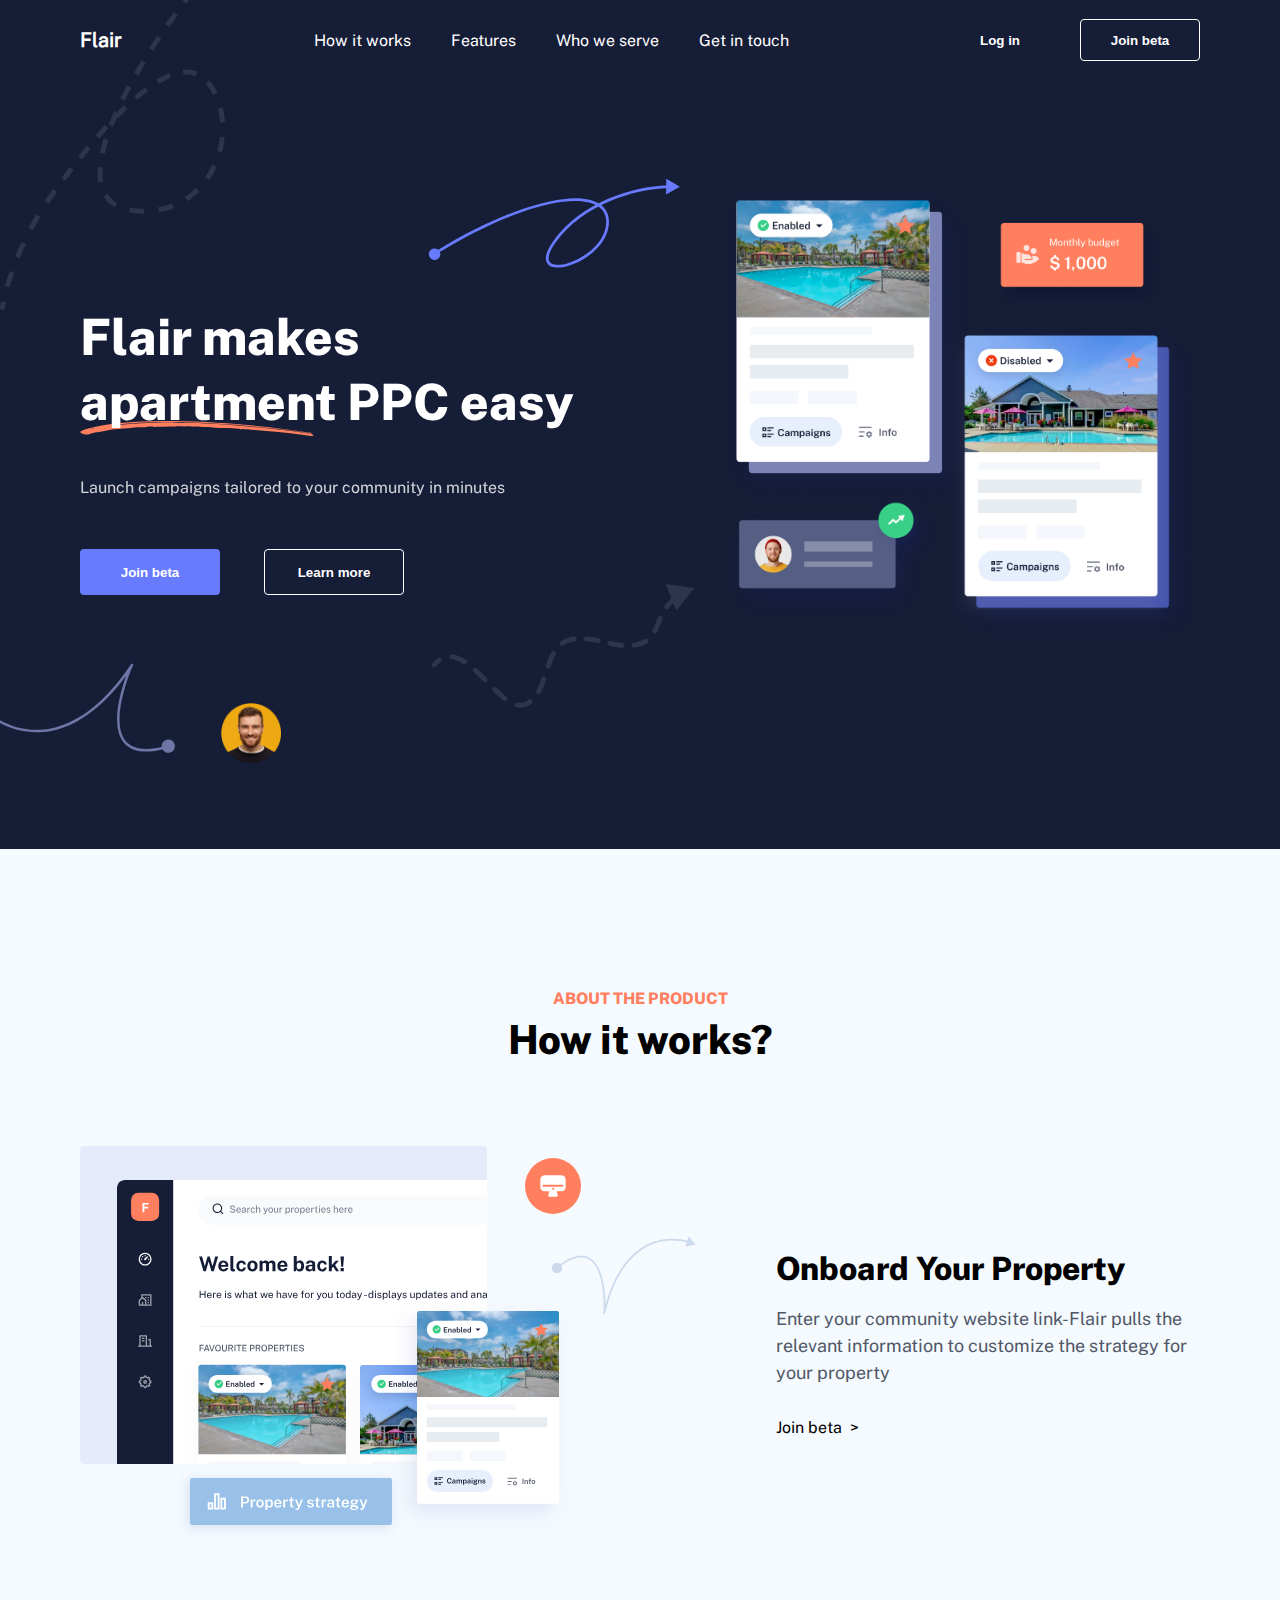
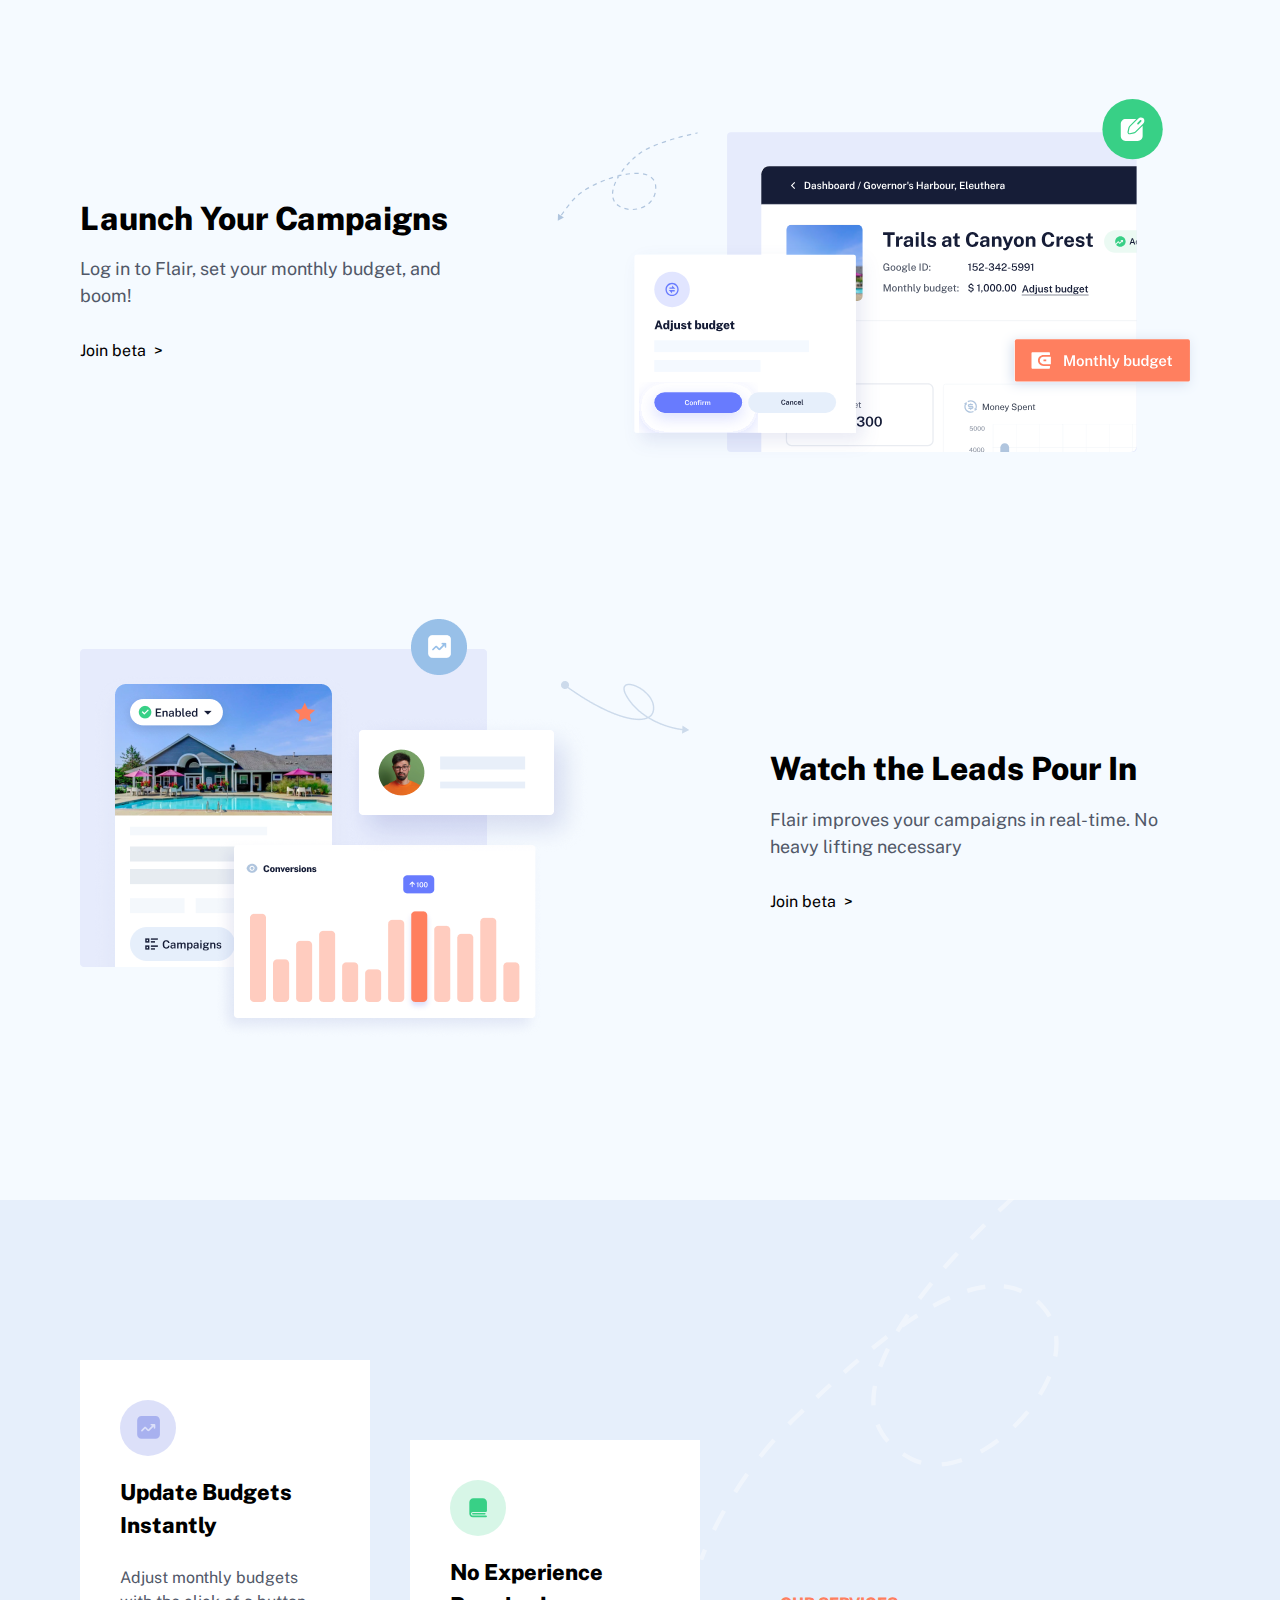
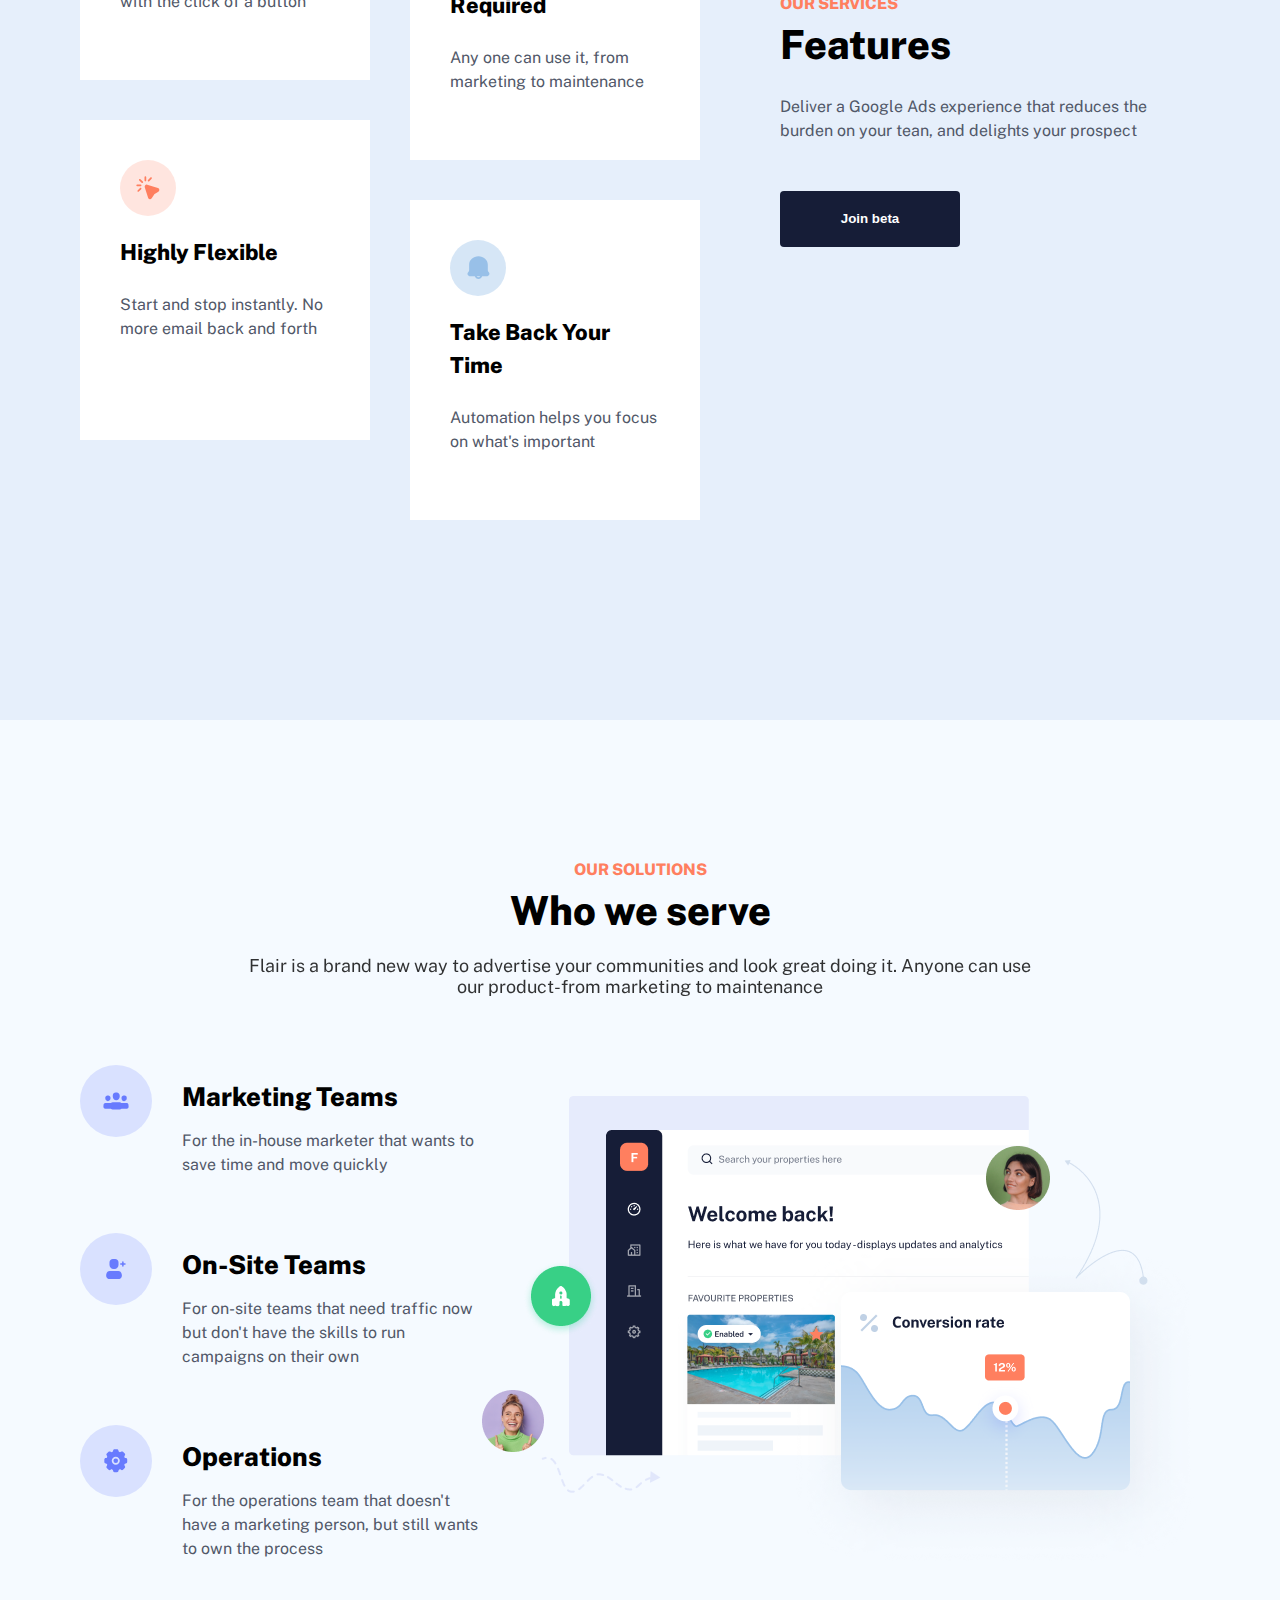
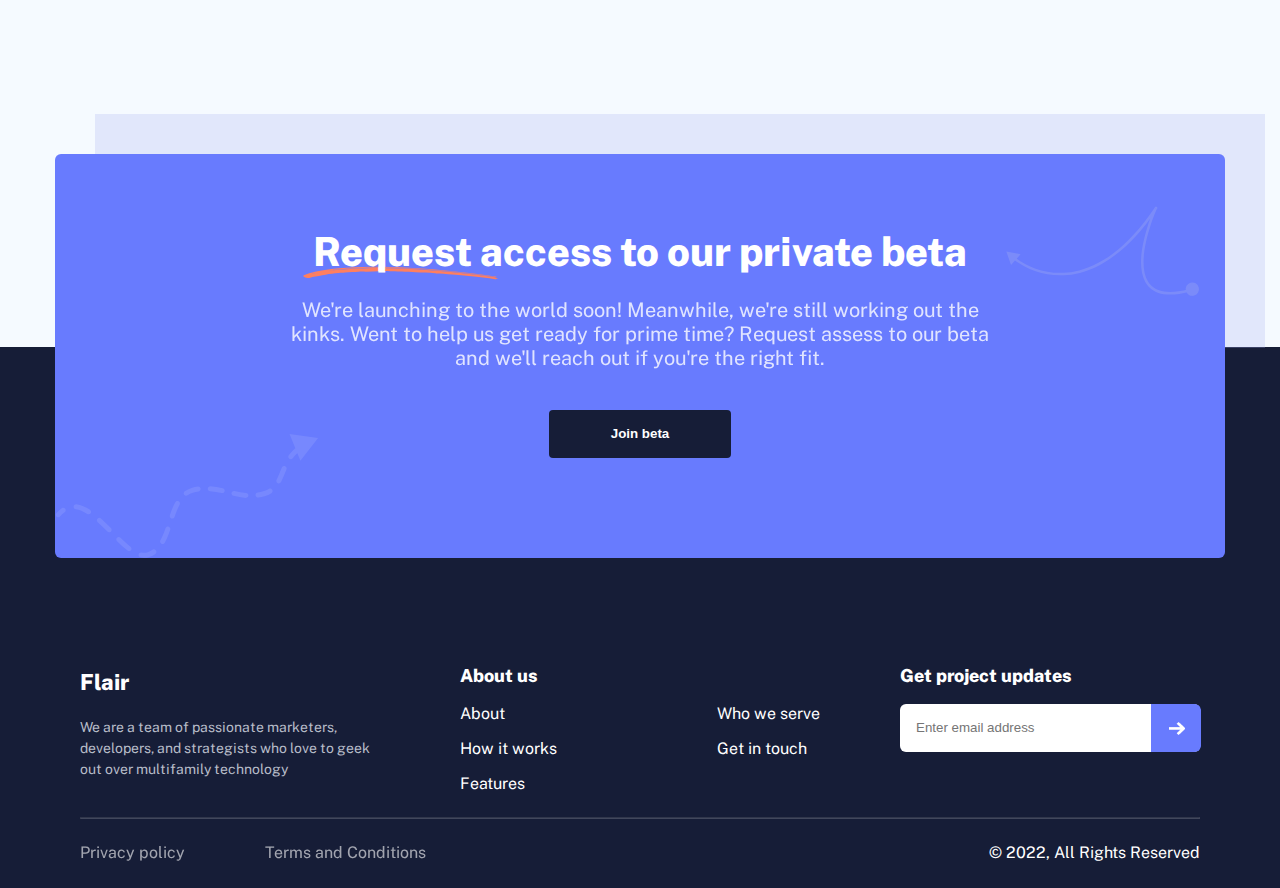
==== commit 773fafab: "coding burgermenu" ====
--- a/index.html
+++ b/index.html
@@ -8,6 +8,7 @@
 <html>
   <head>
     <link rel='stylesheet' href='./src/css/landing.css'>
+    <script src="landing.js"></script>
   </head>
   <body>
     <div class='landing-body'>
@@ -41,6 +42,7 @@
             </button>
           </Link>
         </div>
+        <div class='burger-button' onclick='openNav()'>&#9776;</div>
       </div>
       <div class='landing-block1'>
         <div class='landing-block1-left'>
--- a/src/css/landing.css
+++ b/src/css/landing.css
@@ -8,9 +8,67 @@
   src: url(PublicSans-Regular.ttf);
 }
 
+html {
+  scroll-behavior: smooth;
+}
+
 body {
   font-family: PublicSansRegular;
   margin: 0px;
+}
+
+p {
+  /* margin: 0px; */
+}
+
+.overlay {
+  height: 100%;
+  width: 0;
+  position: fixed;
+  z-index: 1;
+  top: 0;
+  left: 0;
+  background-color: rgb(0,0,0);
+  background-color: rgba(0,0,0, 0.9);
+  overflow-x: hidden;
+  transition: 0.5s;
+}
+
+.overlay-content {
+  position: relative;
+  top: 25%;
+  width: 100%;
+  text-align: center;
+  margin-top: 30px;
+}
+
+.overlay a {
+  padding: 8px;
+  text-decoration: none;
+  font-size: 36px;
+  color: #818181;
+  display: block;
+  transition: 0.3s;
+}
+
+.overlay a:hover, .overlay a:focus {
+  color: #f1f1f1;
+}
+
+.overlay .closebtn {
+  position: absolute;
+  top: 20px;
+  right: 45px;
+  font-size: 60px;
+}
+
+.burger-button {
+  font-size: 32px;
+  cursor: pointer;
+  color: white;
+  display: none;
+  margin-right: 40px;
+  margin-bottom: 5px;
 }
 
 .landing-header {
@@ -45,7 +103,7 @@
 .landing-logo-txt {
   color: white;
   padding: 0px 80px;
-  /* margin-bottom: 0px; */
+  margin: 0px;
   font-size: 20px;
   font-weight: 900;
   line-height: 130%;
@@ -264,6 +322,7 @@
   color: #FF7F5F;
   text-align: center;
   line-height: 130%;
+  margin-top: 0px;
   margin-bottom: 4px;
 }
 
@@ -272,6 +331,7 @@
   font-family: PublicSansExtraBold;
   line-height: 130%;
   text-align: center;
+  margin: 0px;
 }
 
 .landing-block2-content {
@@ -301,6 +361,7 @@
   font-size: 32px;
   font-family: PublicSansExtraBold;
   line-height: 130%;
+  margin: 0px;
 }
 
 .landing-block2-content-subtitle {
@@ -308,6 +369,7 @@
   line-height: 27px;
   max-width: 500px;
   color: rgba(81, 88, 104, 1);
+  margin-top: 1rem;
   margin-bottom: 2rem;
 }
 
@@ -395,8 +457,8 @@
   background-color: white;
   margin-bottom: 40px;
   padding: 40px;
-  width: 290px;
-  height: 320px;
+  width: 210px;
+  height: 240px;
   cursor: pointer;
 }
 
@@ -457,7 +519,8 @@
   max-width: 500px;
   color: rgba(81, 88, 104, 1);
   line-height: 24px;
-  margin-bottom: 2rem;
+  margin-top: 24px;
+  margin-bottom: 48px;
 }
 
 .landing-block3-tile:hover .landing-block3-content-title {
@@ -583,11 +646,13 @@
 }
 
 .landing-footer-input {
+  box-sizing: border-box;
   width: 300px;
   height: 48px;
   padding-left: 15px;
+  padding-top: 0px;
+  padding-bottom: 0px;
   border-radius: 6px;
-  border: none;
   outline: none;
   background: white;
   border: 1.75px solid transparent !important;
@@ -599,28 +664,28 @@
 
 .landing-footer-mailto-btn {
   position: absolute;
-  right: 0px;
+  right: -1px;
   bottom: 0px;
-  height: 53px;
+  height: 48px;
   width: 50px;
   border: none;
   outline: none;
   background: url('landing-footer-arrow.png');
   background-size: cover;
-  border-top-right-radius: 5px;
-  border-bottom-right-radius: 5px;
+  border-top-right-radius: 6px;
+  border-bottom-right-radius: 6px;
   cursor: pointer;
 }
 
 .landing-footer-hr {
-  height: 2px;
+  /* height: 2px; */
   color: white;
   opacity: 0.2;
 }
 
 .landing-footer-txt {
   color: white;
-  margin-top: 20px;
+  /* margin-top: 20px; */
   display: flex;
   flex-direction: row;
   justify-content: space-between;
@@ -644,7 +709,7 @@
 .landing-block5-container {
   position: absolute;
   left: calc(50vw - 680px);
-  bottom: 570px;
+  bottom: 560px;
   width: 1440px;
   height: 234px;
   background: rgba(168, 177, 239, 0.25);
@@ -655,13 +720,14 @@
   position: absolute;
   right: 40px;
   top: 40px;
-  width: 1000px;
+  width: 1440px;
   border-radius: 6px;
   display: flex;
   flex-direction: column;
   justify-content: flex-start;
   align-items: center;
   padding: 72px 220px 100px 220px;
+  box-sizing: border-box;
 }
 
 .landing-block5-title {
@@ -671,6 +737,7 @@
   font-family: PublicSansExtraBold;
   line-height: 130%;
   padding-right: 10px;
+  margin: 0px;
 }
 
 .landing-block5-subtitle {
@@ -793,7 +860,7 @@
   .landing-block5-container {
     width: 1170px;
     left: calc(50vw - 545px);
-    bottom: 550px;
+    bottom: 540px;
   }
   
   .landing-block5 {
@@ -893,12 +960,9 @@
     right: -320px;
   }
 
-  .landing-footer-aboutus-block1 {
-    margin-right: 77px;
-  }
-
   .landing-block4 {
     padding: 120px 80px;
+    padding-bottom: 80px;
   }
 
   .landing-block4-card-img {
@@ -932,7 +996,11 @@
   }
 
   .landing-footer {
-    padding: 120px 80px 10px 80px;
+    padding: 80px 80px 10px 80px;
+  }
+
+  .landing-footer-aboutus-block1 {
+    margin-right: 77px;
   }
 }
 
@@ -1002,6 +1070,10 @@
     width: 520px;
   }
 
+  .landing-block5-subtitle {
+    margin-bottom: 50px;
+  }
+
   .landing-footer-subtitle {
     max-width: 270px;
   }
@@ -1009,11 +1081,6 @@
   .landing-footer-aboutus-block1 {
     margin-right: 60px;
   }
-
-
-  .landing-block5-subtitle {
-    margin-bottom: 50px;
-  }
 }
 
 
@@ -1037,6 +1104,20 @@
 
   .landing-menu {
     display: none;
+  }
+
+  .burger-button {
+    display: block;
+  }
+
+  .overlay a {
+    font-size: 20px
+  }
+
+  .overlay .closebtn {
+    font-size: 40px;
+    top: 15px;
+    right: 35px;
   }
 
   .landing-header-btn-group {
@@ -1162,12 +1243,6 @@
     bottom: 0px;
     background-color: #687bfe;
   }
-  
-  .landing-block5 {
-    background: transparent;
-    position: static;
-    width: 100%;
-  }
 
   .landing-footer {
     padding: 80px 60px 10px 60px;
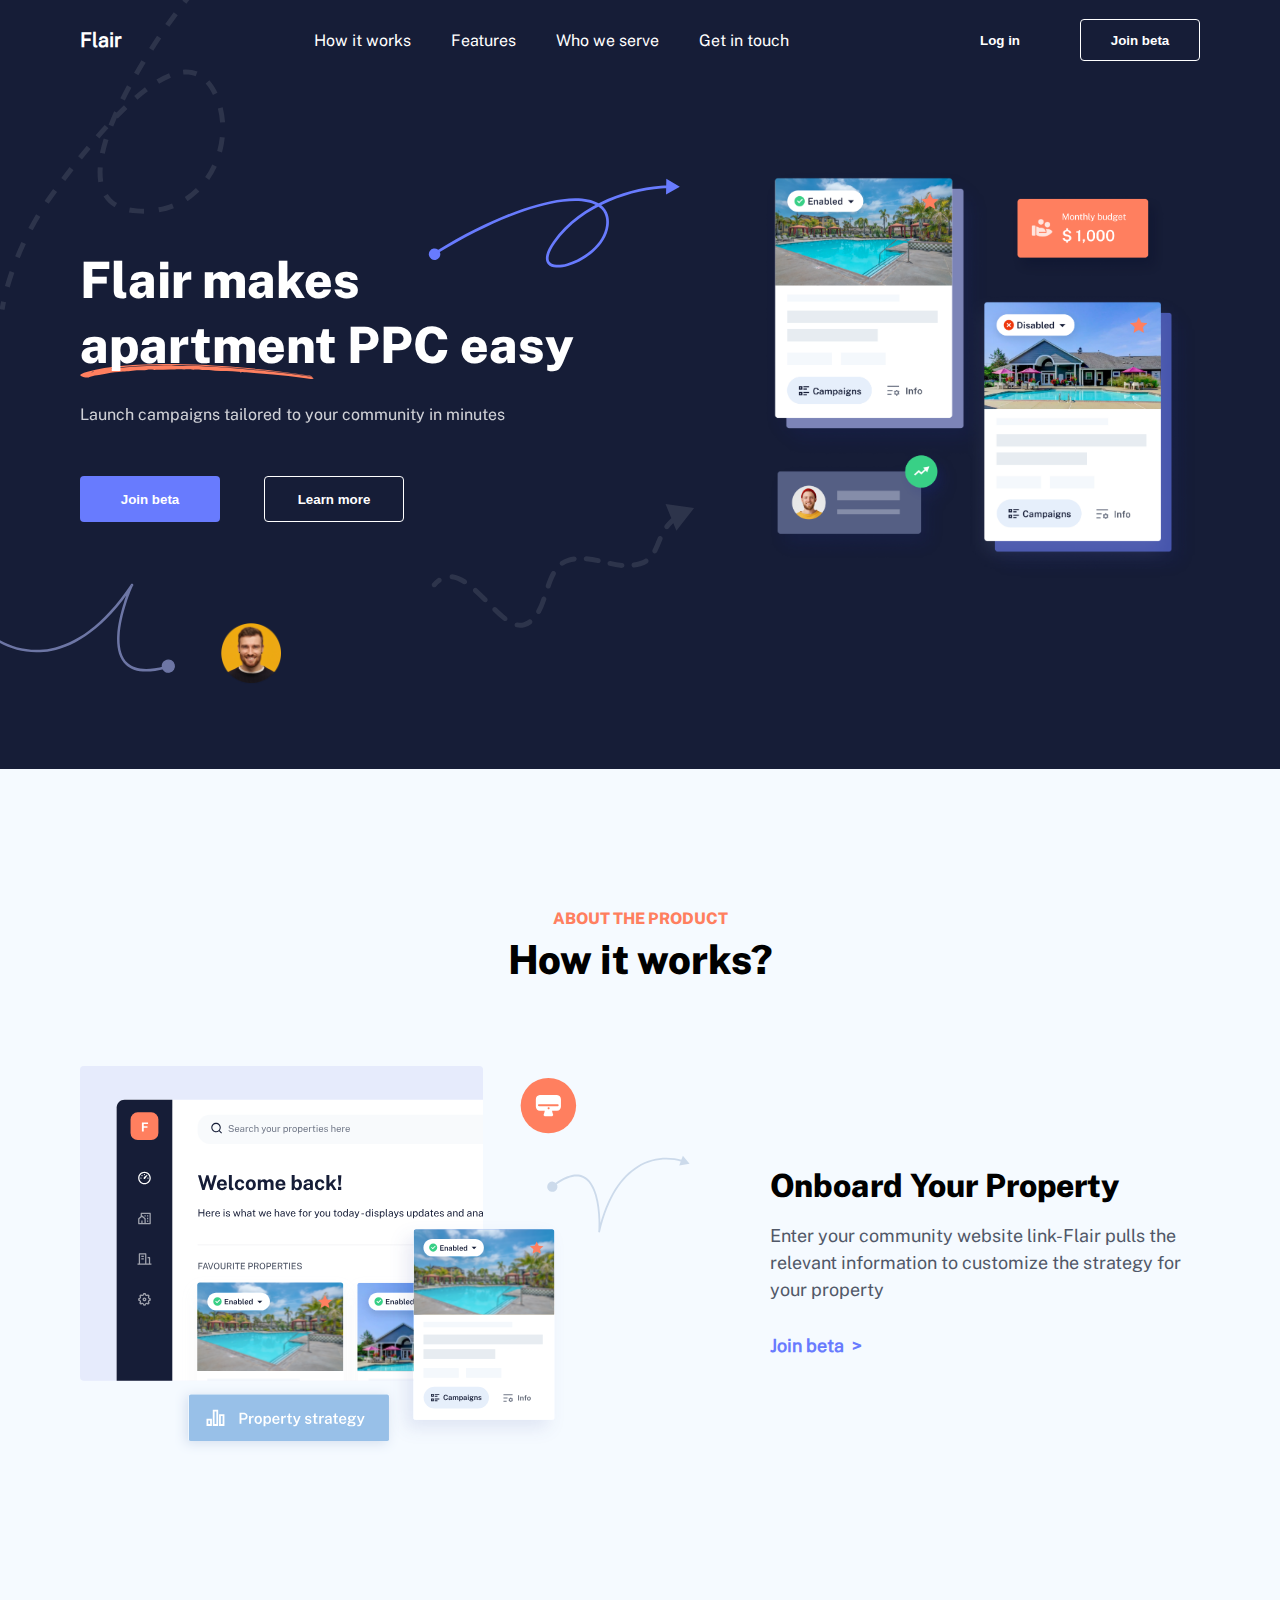
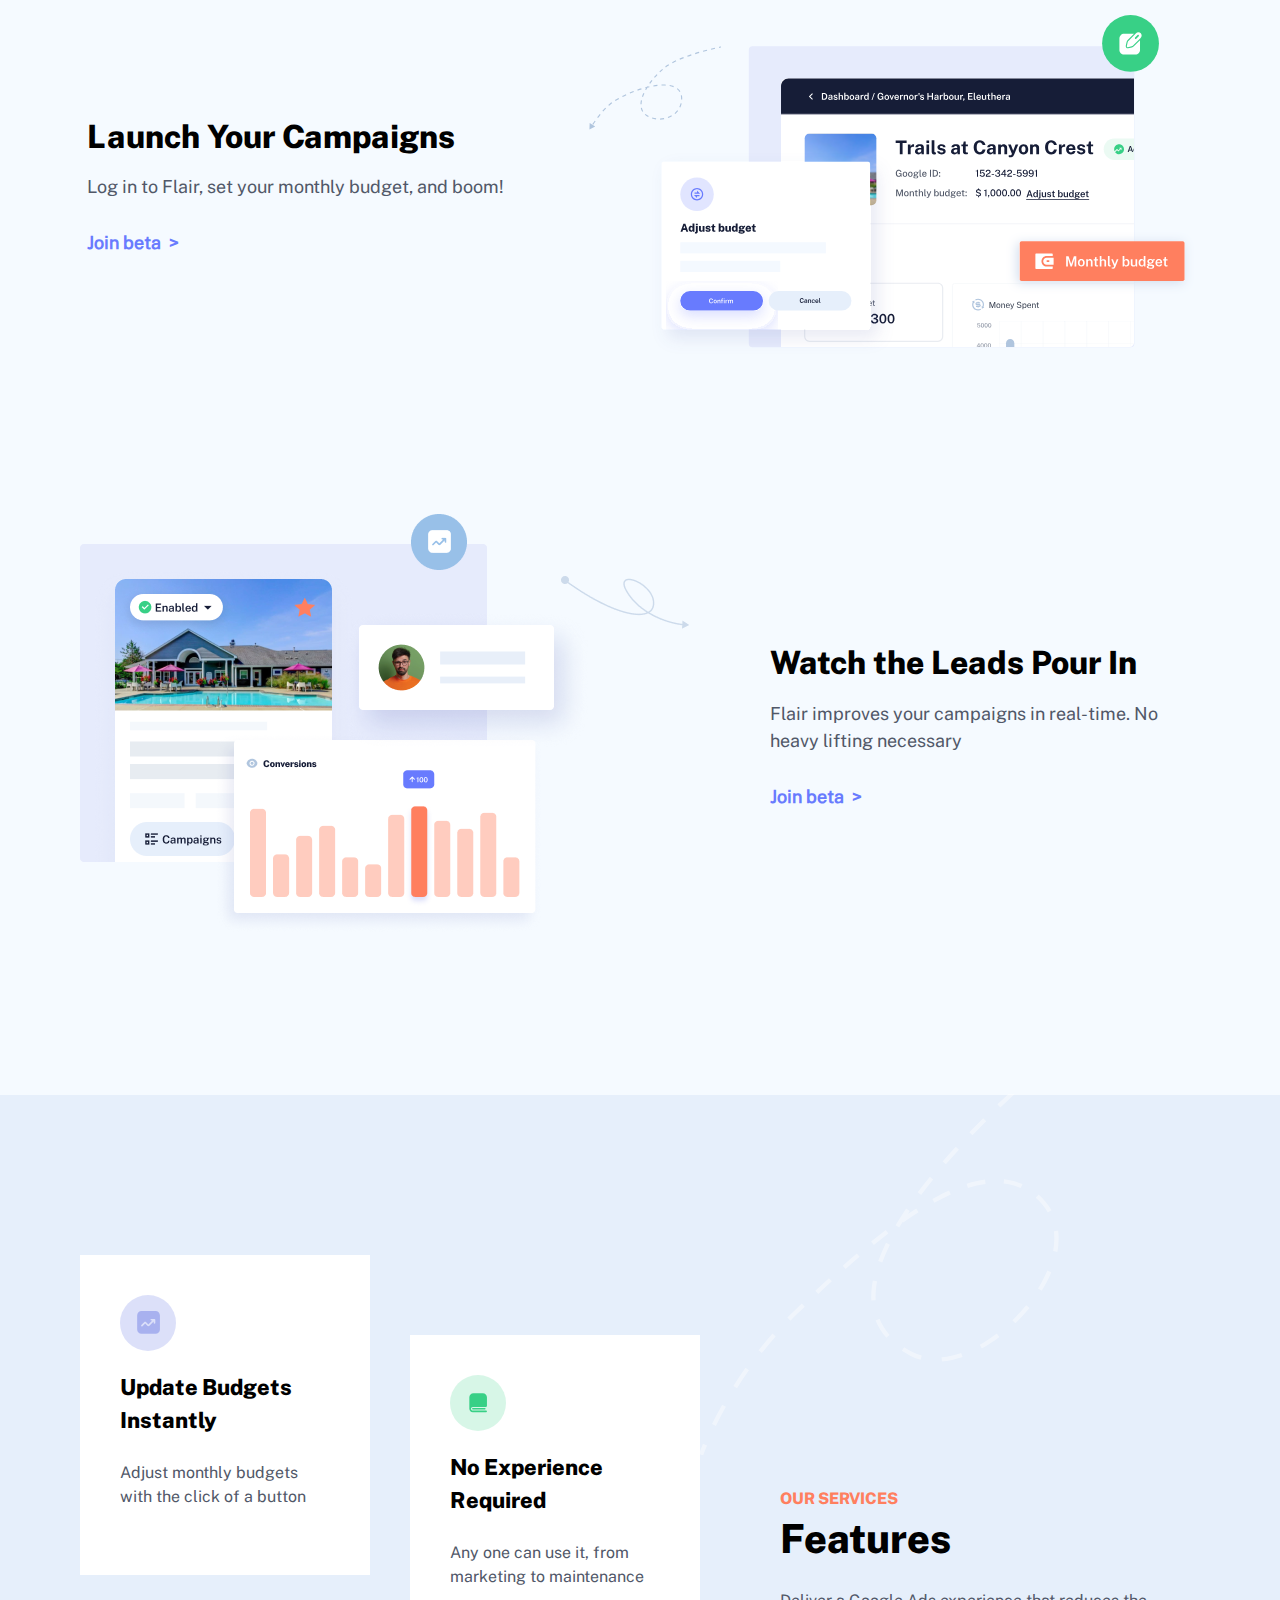
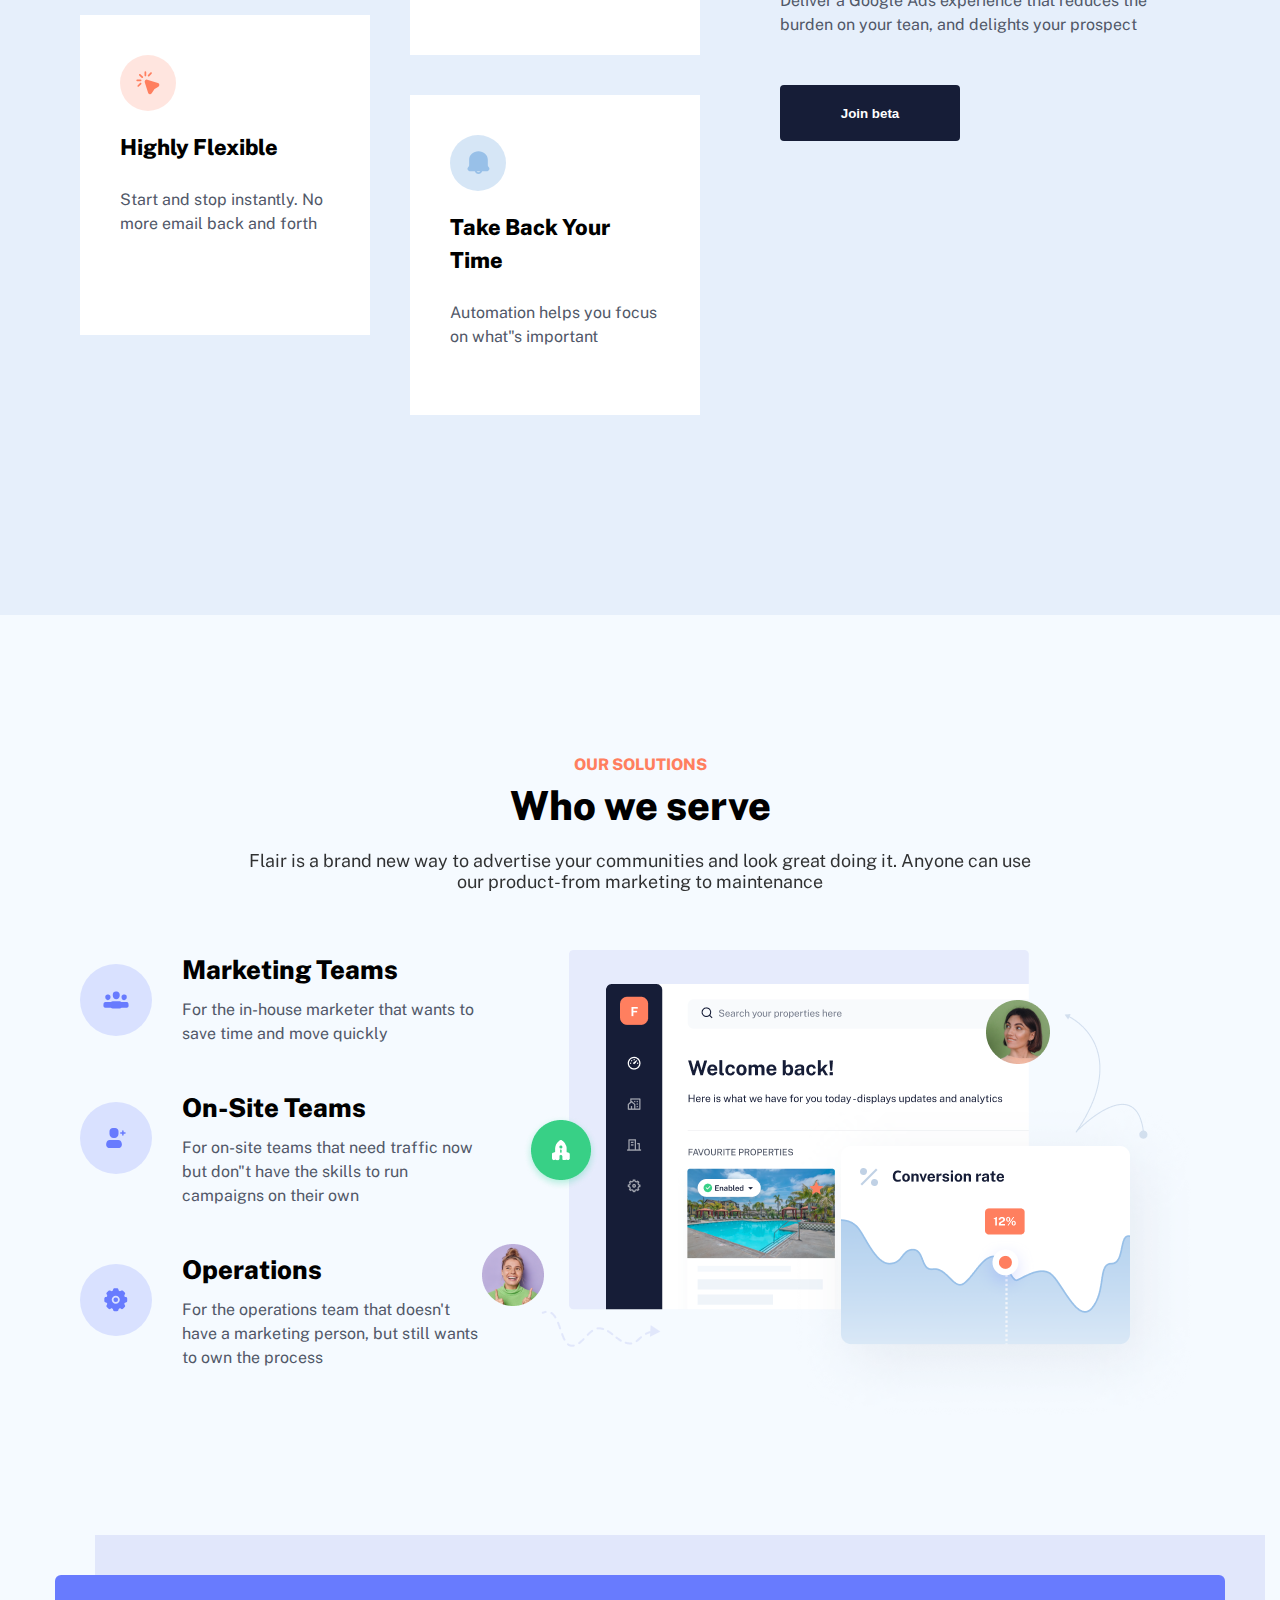
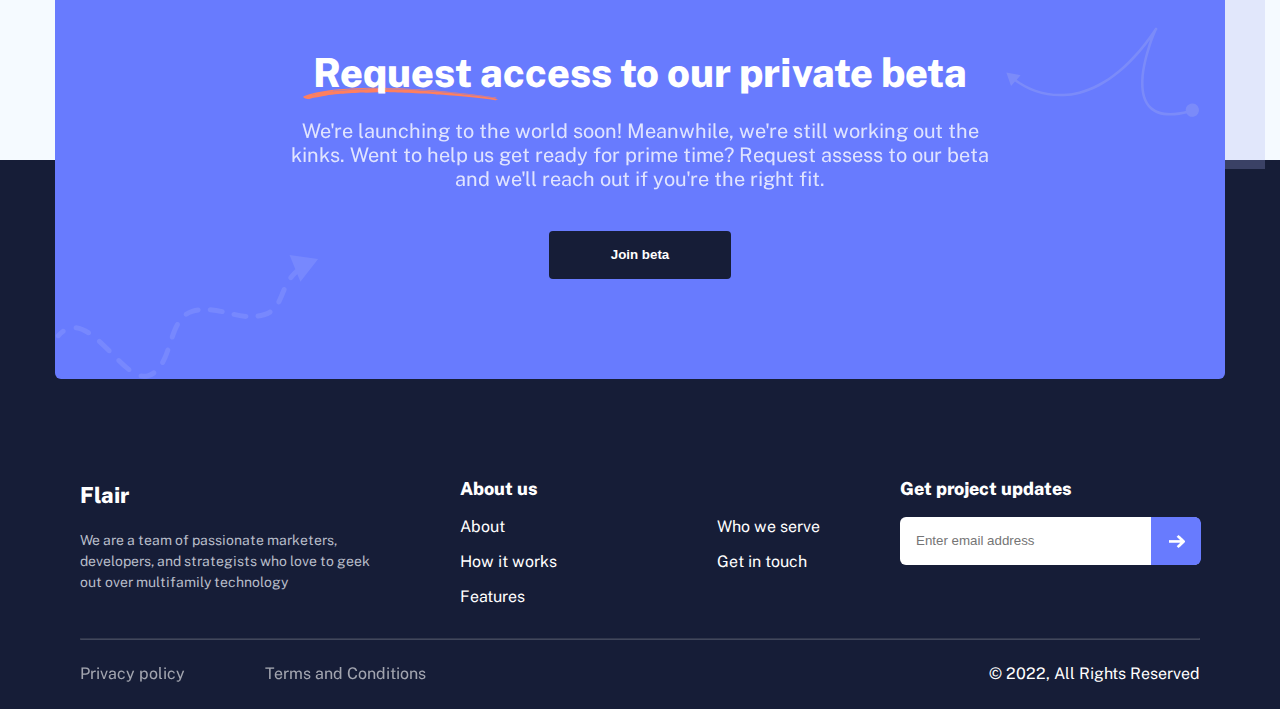
==== commit 94fccb1d: "update file structure and clean code" ====
--- a/index.html
+++ b/index.html
@@ -1,391 +1,421 @@
-<!-- import React from 'react'
-import { Link } from 'react-router-dom'
-import BurgerMenuLanding from '../../components/burgermenu/BurgerMenuLanding'
-//usersnap
-import { UsersnapProvider } from '../../usersnap/UsersnapContext' -->
-
 <!DOCTYPE html>
 <html>
   <head>
-    <link rel='stylesheet' href='./src/css/landing.css'>
-    <script src="landing.js"></script>
+    <link rel="stylesheet" href="landing.css">
+    <meta name="viewport" content="width=device-width, initial-scale=1.0">
   </head>
   <body>
-    <div class='landing-body'>
-      <div class='landing-header' id='landing-header'>
-        <p class='landing-logo-txt'>
+    <div class="landing-body">
+      <div class="landing-header" id="landing-header">
+        <p class="landing-logo-txt">
           Flair
         </p>
-        <div class='landing-menu-group'>
-          <a class='landing-menu' href='#howitworks'>
+        <div class="landing-menu-group">
+          <a class="landing-menu" href="#howitworks">
             How it works
           </a>
-          <a class='landing-menu' href='#features'>
+          <a class="landing-menu" href="#features">
             Features
           </a>
-          <a class='landing-menu' href='#whoweserve'>
+          <a class="landing-menu" href="#whoweserve">
             Who we serve
           </a>
-          <a class='landing-menu' href='#getintouch'>
+          <a class="landing-menu" href="#getintouch">
             Get in touch
           </a>
         </div>
-        <div class='landing-header-btn-group'>
-          <Link to='/login'>
-            <button class='landing-login-btn'>
+        <div class="landing-header-btn-group" id="landing-header-btn-group">
+          <a href="https://www.staging.genmarketing.co/login">
+            <button class="landing-login-btn">
               Log in
             </button>
-          </Link>
-          <Link to='#'>
-            <button class='landing-join-btn'>
+          </a>
+          <a href="#">
+            <button class="landing-join-btn">
               Join beta
             </button>
-          </Link>
-        </div>
-        <div class='burger-button' onclick='openNav()'>&#9776;</div>
-      </div>
-      <div class='landing-block1'>
-        <div class='landing-block1-left'>
-          <p class='landing-title'>
-            Flair makes <span class='landing-title-orange-underline' style='background-image: url("./src/images/landing-decor6.svg")'>
+          </a>
+        </div>
+
+        <div id="landingBurger" class="overlay">
+          <p class="landing-burger-logo-txt">Flair</p>
+          <a href="javascript:void(0)" class="closebtn" onclick="closeNav()">&times;</a>
+          <div class="landing-burger-body">
+            <div class="overlay-content">
+              <a href="#howitworks" onclick="closeNav()">How it works</a>
+              <a href="#features" onclick="closeNav()">Features</a>
+              <a href="#whoweserve" onclick="closeNav()">Who we serve</a>
+              <a href="#getintouch" onclick="closeNav()">Get in touch</a>
+            </div>
+            <hr class="landing-burgermenu-hr">
+            <div class="landing-header-btn-group" id="landing-burger-btn-group">
+              <a href="https://www.staging.genmarketing.co/login">
+                <button class="landing-login-btn">
+                  Log in
+                </button>
+              </a>
+              <a href="#">
+                <button class="landing-join-btn">
+                  Join beta
+                </button>
+              </a>
+            </div>
+          </div>
+        </div>
+        <div class="burger-button" onclick="openNav()">&#9776;</div>
+
+      </div>
+      <div class="landing-block1">
+        <div class="landing-block1-left">
+          <p class="landing-title">
+            Flair makes <span class="landing-title-orange-underline" style="background-image: url('images/landing-decor6.svg')">
               apartment </span> PPC easy
           </p>
-          <p class='landing-subtitle'>
+          <p class="landing-subtitle">
             Launch campaigns tailored to your community in minutes
           </p>
           <img
-            src='./src/images/landing-decor2.svg'
-            alt=''
-            class='landing-decor2'
-          />
-          <img
-            src='./src/images/landing-decor4.svg'
-            alt=''
-            class='landing-decor4'
-          />
-          <div class='landing-block1-btn-group'>
-            <Link to='#'>
-              <button class='landing-block1-join-btn'>
+            src="images/landing-decor2.svg"
+            alt=""
+            class="landing-decor2"
+          />
+          <img
+            src="images/landing-decor4.svg"
+            alt=""
+            class="landing-decor4"
+          />
+          <div class="landing-block1-btn-group">
+            <a href="#">
+              <button class="landing-block1-join-btn">
                 Join beta
               </button>
-            </Link>
-            <Link to='#'>
-              <button class='landing-block1-learn-btn'>
+            </a>
+            <a href="#">
+              <button class="landing-block1-learn-btn">
                 Learn more
               </button>
-            </Link>
+            </a>
           </div>
         </div>
         <img 
-          src='./src/images/landing-card.png'
-          alt=''
-          class='landing-block1-card'
+          src="images/landing-card.png"
+          alt=""
+          class="landing-block1-card"
         />
         <img
-          src='./src/images/landing-decor1.svg'
-          alt=''
-          class='landing-decor1'
+          src="images/landing-decor1.svg"
+          alt=""
+          class="landing-decor1"
         />
         <img
-          src='./src/images/landing-decor3.svg'
-          alt=''
-          class='landing-decor3'
+          src="images/landing-decor3.svg"
+          alt=""
+          class="landing-decor3"
         />
         <img
-          src='./src/images/landing-decor5.png'
-          alt=''
-          class='landing-decor5'
+          src="images/landing-decor5.png"
+          alt=""
+          class="landing-decor5"
         />
       </div>
-      <div id='howitworks' class='landing-block2'>
-        <p class='pink-title'>
+      <div id="howitworks" class="landing-block2">
+        <p class="pink-title">
           ABOUT THE PRODUCT
         </p>
-        <p class='landing-block2-title'>
+        <p class="landing-block2-title">
           How it works?
         </p>
-        <div class='landing-block2-content'>
-          <img
-            src='./src/images/landing-block2-card1.svg'
-            alt=''
-            class='landing-block2-img1'
+        <div class="landing-block2-content">
+          <img
+            src="images/landing-block2-card1.svg"
+            alt=""
+            class="landing-block2-img1"
           />
           <div>
-            <p class='landing-block2-content-title'>
+            <p class="landing-block2-content-title">
               Onboard Your Property
             </p>
-            <p class='landing-block2-content-subtitle'>
+            <p class="landing-block2-content-subtitle">
               Enter your community website link-Flair pulls the relevant information to customize the strategy for your property
             </p>
-            <Link to='#' class='join-beta-link'>
+            <a href="#" class="join-beta-link">
               Join beta&nbsp;&nbsp;&gt;
-            </Link>
-          </div>
-        </div>
-        <div class='landing-block2-content'>
-          <div class='landing-block2-content2-left'>
-            <p class='landing-block2-content-title'>
+            </a>
+          </div>
+        </div>
+        <div class="landing-block2-content">
+          <div class="landing-block2-content2-left">
+            <p class="landing-block2-content-title">
               Launch Your Campaigns
             </p>
-            <p class='landing-block2-content-subtitle'>
+            <p class="landing-block2-content-subtitle">
               Log in to Flair, set your monthly budget, and boom!
             </p>
-            <Link to='#' class='join-beta-link'>
+            <a href="#" class="join-beta-link">
               Join beta&nbsp;&nbsp;&gt;
-            </Link>
-          </div>
-          <img
-            src='./src/images/landing-block2-card2.svg'
-            alt=''
-            class='landing-block2-img2'
-          />
-        </div>
-        <div class='landing-block2-content'>
-          <img
-            src='./src/images/landing-block2-card3.png'
-            alt=''
-            class='landing-block2-img3'
+            </a>
+          </div>
+          <img
+            src="images/landing-block2-card2.svg"
+            alt=""
+            class="landing-block2-img2"
+          />
+        </div>
+        <div class="landing-block2-content">
+          <img
+            src="images/landing-block2-card3.png"
+            alt=""
+            class="landing-block2-img3"
           />
           <div>
-            <p class='landing-block2-content-title'>
+            <p class="landing-block2-content-title">
               Watch the Leads Pour In
             </p>
-            <p class='landing-block2-content-subtitle'>
+            <p class="landing-block2-content-subtitle">
               Flair improves your campaigns in real-time. No heavy lifting necessary
             </p>
-            <Link to='#' class='join-beta-link'>
+            <a href="#" class="join-beta-link">
               Join beta&nbsp;&nbsp;&gt;
-            </Link>
+            </a>
           </div>
         </div>
 
       </div>
-      <div id='features' class='landing-block3'>
-        <div class='landing-block3-content'>
-          <p class='pink-title' style='text-align: left'>
+      <div id="features" class="landing-block3">
+        <div class="landing-block3-content">
+          <p class="pink-title" style="text-align: left">
             OUR SERVICES
           </p>
-          <p class='landing-block2-title' style='text-align: left'>
+          <p class="landing-block2-title" style="text-align: left">
             Features
           </p>
-          <p class='landing-block3-content-subtitle'> 
+          <p class="landing-block3-content-subtitle"> 
             Deliver a Google Ads experience that reduces the burden on your tean, and delights your prospect
           </p>
-          <Link to='#'>
-            <button class='landing-block3-btn'>
+          <a href="#">
+            <button class="landing-block3-btn">
               Join beta
             </button>
-          </Link>
-        </div>
-        <div class='landing-block3-content-group'>
-          <img
-            src='./src/images/landing-block3-decor1.svg'
-            alt=''
-            class='landing-block3-decor1'
-          />
-          <div class='landing-block3-content-left'>
-            <div class='landing-block3-tile'>
-              <div class='landing-block3-content-img1'></div>
-              <p class='landing-block3-content-title'>
+          </a>
+        </div>
+        <div class="landing-block3-content-group">
+          <img
+            src="images/landing-block3-decor1.svg"
+            alt=""
+            class="landing-block3-decor1"
+          />
+          <div class="landing-block3-content-left">
+            <div class="landing-block3-tile">
+              <div class="landing-block3-content-img1"></div>
+              <p class="landing-block3-content-title">
                 Update Budgets Instantly
               </p>
-              <p class='landing-block3-content-subtitle'>
+              <p class="landing-block3-content-subtitle">
                 Adjust monthly budgets with the click of a button
               </p>
             </div>
-            <div class='landing-block3-tile'>
-              <div class='landing-block3-content-img2'></div>
-              <p class='landing-block3-content-title'>
+            <div class="landing-block3-tile">
+              <div class="landing-block3-content-img2"></div>
+              <p class="landing-block3-content-title">
                 Highly Flexible
               </p>
-              <p class='landing-block3-content-subtitle'>
+              <p class="landing-block3-content-subtitle">
                 Start and stop instantly. No more email back and forth
               </p>
             </div>
           </div>
-          <div class='landing-block3-content-right'>
-            <div class='landing-block3-tile'>
-              <div class='landing-block3-content-img3'></div>
-              <p class='landing-block3-content-title'>
+          <div class="landing-block3-content-right">
+            <div class="landing-block3-tile">
+              <div class="landing-block3-content-img3"></div>
+              <p class="landing-block3-content-title">
                 No Experience Required
               </p>
-              <p class='landing-block3-content-subtitle'>
+              <p class="landing-block3-content-subtitle">
                 Any one can use it, from marketing to maintenance
               </p>
             </div>
-            <div class='landing-block3-tile'>
-              <div class='landing-block3-content-img4'></div>
-              <p class='landing-block3-content-title'>
+            <div class="landing-block3-tile">
+              <div class="landing-block3-content-img4"></div>
+              <p class="landing-block3-content-title">
                 Take Back Your Time
               </p>
-              <p class='landing-block3-content-subtitle'>
-                Automation helps you focus on what's important
-              </p>
-            </div>
-          </div>
-        </div>
-      </div>
-      <div id='whoweserve' class='landing-block4'>
-        <p class='pink-title'>
+              <p class="landing-block3-content-subtitle">
+                Automation helps you focus on what"s important
+              </p>
+            </div>
+          </div>
+        </div>
+      </div>
+      <div id="whoweserve" class="landing-block4">
+        <p class="pink-title">
           OUR SOLUTIONS
         </p>
-        <p class='landing-block2-title'>
+        <p class="landing-block2-title">
           Who we serve
         </p>
-        <p class='landing-block4-subtitle'>
+        <p class="landing-block4-subtitle">
           Flair is a brand new way to advertise your communities and look great doing it. Anyone can use our product-from marketing to maintenance
         </p>
-        <div class='landing-block4-content'>
-          <div class='landing-block4-content-left'>
-            <div class='landing-block4-content-block'>
+        <div class="landing-block4-content">
+          <div class="landing-block4-content-left">
+            <div class="landing-block4-content-block">
               <img
-                src='./src/images/marketingteams.svg'
-                alt=''
-                class='landing-block4-content-block-img'
+                src="images/marketingteams.svg"
+                alt=""
+                class="landing-block4-content-block-img"
               />
               <div>
-                <p class='landing-block4-block-title'>
+                <p class="landing-block4-block-title">
                   Marketing Teams
                 </p>
-                <p class='landing-block4-block-subtitle'>
+                <p class="landing-block4-block-subtitle">
                   For the in-house marketer that wants to save time and move quickly
                 </p>
               </div>
             </div>
-            <div class='landing-block4-content-block'>
+            <div class="landing-block4-content-block">
               <img
-                src='./src/images/onsiteteams.svg'
-                alt=''
-                class='landing-block4-content-block-img'
+                src="images/onsiteteams.svg"
+                alt=""
+                class="landing-block4-content-block-img"
               />
               <div>
-                <p class='landing-block4-block-title'>
+                <p class="landing-block4-block-title">
                   On-Site Teams
                 </p>
-                <p class='landing-block4-block-subtitle'>
-                  For on-site teams that need traffic now but don't have the skills to run campaigns on their own
+                <p class="landing-block4-block-subtitle">
+                  For on-site teams that need traffic now but don"t have the skills to run campaigns on their own
                 </p>
               </div>
             </div>
-            <div class='landing-block4-content-block'>
+            <div class="landing-block4-content-block">
               <img
-                src='./src/images/operations.svg'
-                alt=''
-                class='landing-block4-content-block-img'
+                src="images/operations.svg"
+                alt=""
+                class="landing-block4-content-block-img"
               />
               <div>
-                <p class='landing-block4-block-title'>
+                <p class="landing-block4-block-title">
                   Operations
                 </p>
-                <p class='landing-block4-block-subtitle'>
+                <p class="landing-block4-block-subtitle">
                   For the operations team that doesn't have a marketing person, but still wants to own the process
                 </p>
               </div>
             </div>
           </div>
           <img
-            src='./src/images/landing-block4-card.png'
-            alt=''
-            class='landing-block4-card-img'
-          />
-        </div>
-      </div>
-      <div class='landing-block5-container'>
-        <div class='landing-block5'>
-          <p class='landing-block5-title'>
-            <span class='landing-block5-orange-underline' style='background-image: url("./src/images/landing-decor6.svg")'>
+            src="images/landing-block4-card.png"
+            alt=""
+            class="landing-block4-card-img"
+          />
+        </div>
+      </div>
+      <div class="landing-block5-container">
+        <div class="landing-block5">
+          <p class="landing-block5-title">
+            <span class="landing-block5-orange-underline" style="background-image: url('images/landing-decor6.svg')">
               Request access </span> to our private beta
           </p>
-          <p class='landing-block5-subtitle'>
+          <p class="landing-block5-subtitle">
             We're launching to the world soon! 
             Meanwhile, we're still working out the kinks. 
             Went to help us get ready for prime time? 
             Request assess to our beta and we'll reach out if you're the right fit.
           </p>
-          <Link to='#'>
-            <button class='landing-block5-btn'>
+          <a href="#">
+            <button class="landing-block5-btn">
               Join beta
             </button>
-          </Link>
-          <img
-            src='./src/images/landing-decor4.svg'
-            alt=''
-            class='landing-block5-decor4'
-          />
-          <img
-            src='./src/images/landing-block5-decor3.svg'
-            alt=''
-            class='landing-block5-decor3'
-          />
-        </div>
-      </div>
-      <div id='getintouch' class='landing-footer'>
-        <div class='landing-footer-body'>
+          </a>
+          <img
+            src="images/landing-decor4.svg"
+            alt=""
+            class="landing-block5-decor4"
+          />
+          <img
+            src="images/landing-block5-decor3.svg"
+            alt=""
+            class="landing-block5-decor3"
+          />
+        </div>
+      </div>
+      <div id="getintouch" class="landing-footer">
+        <div class="landing-footer-body">
           <div>
-            <p class='landing-footer-title'>
+            <p class="landing-footer-title">
               Flair
             </p>
-            <p class='landing-footer-subtitle'>
+            <p class="landing-footer-subtitle">
               We are a team of passionate marketers, developers, and strategists who love to geek out over multifamily technology
             </p>
           </div>
           <div>
-            <p class='landing-footer-aboutus-header'>
+            <p class="landing-footer-aboutus-header">
               About us
             </p>
-            <div class='landing-footer-aboutus-body'>
-              <div class='landing-footer-aboutus-block1'>
-                <a class='landing-footer-aboutus-item'>
+            <div class="landing-footer-aboutus-body">
+              <div class="landing-footer-aboutus-block1">
+                <a href="#" class="landing-footer-aboutus-item">
                   About
                 </a>
-                <a href='#howitworks' class='landing-footer-aboutus-item'>
+                <a href="#howitworks" class="landing-footer-aboutus-item">
                   How it works
                 </a>
-                <a href='#features' class='landing-footer-aboutus-item'>
+                <a href="#features" class="landing-footer-aboutus-item">
                   Features
                 </a>
               </div>
-              <div class='landing-footer-aboutus-block2'>
-                <a href='#whoweareserve' class='landing-footer-aboutus-item'>
+              <div class="landing-footer-aboutus-block2">
+                <a href="#whoweserve" class="landing-footer-aboutus-item">
                   Who we serve
                 </a>
-                <a href='#getintouch' class='landing-footer-aboutus-item'>
+                <a href="#getintouch" class="landing-footer-aboutus-item">
                   Get in touch
                 </a>
               </div>
             </div>
           </div>
-          <div style='position: relative'>
-            <p class='landing-footer-aboutus-header'>
+          <div style="position: relative">
+            <p class="landing-footer-aboutus-header">
               Get project updates
             </p>
             <input
-              type='email'
-              placeholder='Enter email address'
-              class='landing-footer-input'
+              type="email"
+              placeholder="Enter email address"
+              class="landing-footer-input"
             />
             <button
-              class='landing-footer-mailto-btn'  
+              class="landing-footer-mailto-btn"  
             >
             </button>
           </div>
         </div>
-        <hr class='landing-footer-hr' />
-        <div class='landing-footer-txt'>
-          <div class='landing-footer-txt-left'>
-            <p class='landing-footer-left-txt'>
+        <hr class="landing-footer-hr" />
+        <div class="landing-footer-txt">
+          <div class="landing-footer-txt-left">
+            <p class="landing-footer-left-txt">
               Privacy policy
             </p>
-            <p class='landing-footer-left-txt'>
+            <p class="landing-footer-left-txt">
               Terms and Conditions
             </p>
           </div>
-          <p class='landing-footer-right-txt'>
+          <p class="landing-footer-right-txt">
             © 2022, All Rights Reserved
           </p>
         </div>
       </div>
-
     </div>
+    <script>
+      window.onUsersnapCXLoad = function(api) {
+        api.init();
+      }
+      var script = document.createElement("script");
+      script.defer = 1;
+      script.src = "https://widget.usersnap.com/global/load/128018ff-68ba-49fb-83e6-79b6f33221b2?onload=onUsersnapCXLoad";
+      document.getElementsByTagName("head")[0].appendChild(script);
+    </script>
   </body>
+  <script src= "landing.js"></script>
 </html>--- a/landing.css
+++ b/landing.css
@@ -0,0 +1,1899 @@
+@font-face {
+  font-family: PublicSansExtraBold;
+  src: url(fonts/PublicSans-ExtraBold.ttf);
+}
+
+@font-face {
+  font-family: PublicSansRegular;
+  src: url(fonts/PublicSans-Regular.ttf);
+}
+
+html {
+  scroll-behavior: smooth;
+}
+
+* {
+  box-sizing: border-box;
+}
+
+body {
+  font-family: PublicSansRegular;
+  margin: 0px;
+}
+
+.overlay {
+  height: 100%;
+  width: 0;
+  position: fixed;
+  z-index: 9999;
+  top: 0;
+  right: 0;
+  background-color: rgba(22, 29, 55, 1);
+  overflow-x: hidden;
+  transition: 0.5s;
+}
+
+.overlay-content {
+  margin-top: 100px;
+  /* width: 100%; */
+  text-align: center;
+}
+
+.overlay a {
+  text-decoration: none;
+  font-size: 20px;
+  display: block;
+  transition: 0.3s;
+  color: white;
+  margin-bottom: 36px;
+}
+
+.overlay a:hover, .overlay a:focus {
+  color: #687bfe;
+}
+
+.landing-burgermenu-hr {
+  color: white;
+  opacity: 0.2;
+  width: calc(100vw - 80px);
+  margin-top: 80px;
+}
+
+.overlay .closebtn {
+  position: absolute;
+  top: 10px;
+  right: 40px;
+  font-size: 48px;
+}
+
+.burger-button {
+  font-size: 32px;
+  cursor: pointer;
+  color: white;
+  display: none;
+  margin-right: 40px;
+  margin-bottom: 5px;
+}
+
+.landing-burger-logo-txt {
+  position: relative;
+  left: 80px;
+  top: 10px;
+  font-size: 20px;
+  font-weight: 900;
+  line-height: 130%;
+  color: white;
+}
+
+.landing-burger-body {
+  display: flex;
+  flex-direction: column;
+  justify-content: flex-start;
+  align-items: center;
+}
+
+#landing-burger-btn-group {
+  display: none;
+}
+
+.landing-header {
+  position: sticky;
+  top: 0;
+  background: rgba(22, 29, 55, 1);
+  z-index: 1000;
+  display: flex;
+  flex-direction: row;
+  justify-content: space-between;
+  align-items: center;
+  height: 80px;
+}
+
+.landing-body a {
+  text-decoration: none;
+}
+
+.landing-body a:hover {
+  cursor: pointer;
+  color: rgba(104, 123, 254, 1);
+}
+
+.landing-body a:active {
+  opacity: 0.8;
+}
+
+.landing-body {
+  position: relative;
+}
+
+.landing-logo-txt {
+  color: white;
+  padding: 0px 80px;
+  margin: 0px;
+  font-size: 20px;
+  font-weight: 900;
+  line-height: 130%;
+}
+
+.landing-menu-group {
+  display: flex;
+  flex-direction: row;
+  justify-content: flex-start;
+  align-items: center;
+}
+
+.landing-menu {
+  color: white;
+  margin-right: 40px;
+}
+
+.burgermenulanding-container {
+  display: none;
+}
+
+.landing-header-btn-group {
+  padding-right: 80px;
+  display: flex;
+  flex-direction: row;
+  justify-content: flex-start;
+  align-items: center;
+}
+
+.landing-login-btn {
+  color: white;
+  outline: none;
+  border-radius: 4px;
+  font-weight: bold;
+  width: 120px;
+  height: 42px;
+  border: none;
+  background: transparent;
+  margin-right: 20px;
+}
+
+.landing-login-btn:hover {
+  position: relative;
+  top: -1px;
+  color: rgba(104, 123, 254, 1);
+}
+
+.landing-login-btn:active {
+  opacity: 0.8;
+  top: 0px;
+}
+
+.landing-join-btn {
+  color: white;
+  outline: none;
+  border-radius: 4px;
+  font-weight: bold;
+  width: 120px;
+  height: 42px;
+  border: 1px solid white;
+  background: transparent;
+}
+
+.landing-join-btn:hover {
+  position: relative;
+  top: -1px;
+  color: rgba(104, 123, 254, 1);
+  border-color: rgba(104, 123, 254, 1);
+}
+
+.landing-join-btn:active {
+  opacity: 0.8;
+  top: 0px;
+}
+
+.landing-block1 {
+  background: rgba(22, 29, 55, 1);
+  display: flex;
+  flex-direction: row;
+  justify-content: space-around;
+  align-items: center;
+  padding: 60px 80px;
+  position: relative;
+}
+
+.landing-block1-left {
+  display: flex;
+  flex-direction: column;
+  justify-content: center;
+  align-items: flex-start;
+  position: relative;
+  width: 600px;
+  height: 569px;
+  padding-bottom: 80px;
+}
+
+.landing-title {
+  font-family: PublicSansExtraBold;
+  font-size: 50px;
+  line-height: 130%;
+  color: white;
+  max-width: 520px;
+  margin-top: 0px;
+  margin-bottom: 24px;
+}
+
+.landing-title-orange-underline {
+  background-repeat: no-repeat;
+  background-position-x: left;
+  background-position-y: 48px;
+  padding-bottom: 0.2em;
+}
+
+.landing-subtitle {
+  font-size: 18px;
+  line-height: 27px;
+  color: white;
+  opacity: 0.8;
+  margin-top: 0px;
+  margin-bottom: 48px;
+}
+
+.landing-block1-join-btn {
+  color: white;
+  outline: none;
+  border-radius: 4px;
+  font-weight: bold;
+  margin-right: 40px;
+  background: rgba(104, 123, 254, 1);
+  border: none;
+  width: 140px;
+  height: 46px;
+}
+
+.landing-block1-join-btn:hover {
+  position: relative;
+  top: -1px;
+  color: white;
+  background: rgba(22, 29, 55, 1);
+}
+
+.landing-block1-join-btn:active {
+  opacity: 0.8;
+  top: 0px;
+}
+
+.landing-block1-learn-btn {
+  color: white;
+  outline: none;
+  border-radius: 4px;
+  font-weight: bold;
+  background: transparent;
+  border: 1px solid white;
+  width: 140px;
+  height: 46px;
+}
+
+.landing-block1-learn-btn:hover {
+  position: relative;
+  top: -1px;
+  color: rgba(104, 123, 254, 1);
+  border-color: rgba(104, 123, 254, 1);
+}
+
+.landing-block1-learn-btn:active {
+  opacity: 0.8;
+  top: 0px;
+}
+
+.landing-block1-card {
+  width: 600px;
+  padding-left: 40px;
+}
+
+.landing-decor1 {
+  position: absolute;
+  z-index: 1002;
+  left: 0px;
+  top: -80px;
+}
+
+.landing-decor2 {
+  position: absolute;
+  right: -120px;
+  top: 28px;
+}
+
+.landing-decor3 {
+  position: absolute;
+  left: 0px;
+  bottom: 1px;
+}
+
+.landing-decor4 {
+  position: absolute;
+  right: -147px;
+  bottom: 31px;
+}
+
+.landing-decor5 {
+  position: absolute;
+  width: 60px;
+  left: 224px;
+  bottom: 46px;
+}
+
+.landing-block2 {
+  background: rgba(245, 250, 255, 1);
+  padding: 140px 80px 80px 80px;
+}
+
+.pink-title {
+  font-family: PublicSansExtraBold;
+  color: #FF7F5F;
+  text-align: center;
+  line-height: 130%;
+  margin-top: 0px;
+  margin-bottom: 4px;
+}
+
+.landing-block2-title {
+  font-size: 40px;
+  font-family: PublicSansExtraBold;
+  line-height: 130%;
+  text-align: center;
+  margin: 0px;
+}
+
+.landing-block2-content {
+  display: flex;
+  flex-direction: row;
+  justify-content: center;
+  align-items: center;
+  padding: 80px 0;
+}
+
+.landing-block2-img1 {
+  width: 784px;
+  padding-right: 80px;
+}
+
+.landing-block2-img2 {
+  width: 850px;
+  padding-left: 80px;
+}
+
+.landing-block2-img3 {
+  width: 750px;
+  padding-right: 80px;
+}
+
+.landing-block2-content-title {
+  font-size: 32px;
+  font-family: PublicSansExtraBold;
+  line-height: 130%;
+  margin: 0px;
+}
+
+.landing-block2-content-subtitle {
+  font-size: 18px;
+  line-height: 27px;
+  max-width: 500px;
+  color: rgba(81, 88, 104, 1);
+  margin-top: 1rem;
+  margin-bottom: 2rem;
+}
+
+.join-beta-link {
+  color: rgba(104, 123, 254, 1);
+  font-weight: bold;
+  font-size: 18px;
+}
+
+.landing-block3 {
+  background: rgba(230, 239, 251, 1);
+  padding: 160px 80px;
+  display: flex;
+  flex-direction: row;
+  justify-content: center;
+  align-items: center;
+}
+
+.landing-block3-decor1 {
+  position: absolute;
+  top: -161px;
+  right: -385px;
+}
+
+.landing-block3-btn {
+  color: white;
+  outline: none;
+  border-radius: 4px;
+  font-weight: bold;
+  width: 180px;
+  height: 56px;
+  background: rgba(22, 29, 55, 1);
+  color: white;
+  border: none;
+}
+
+.landing-block3-btn:hover {
+  position: relative;
+  top: -1px;
+}
+
+.landing-block3-btn:active {
+  top: 0px;
+}
+
+.landing-block3-content {
+  order: 2;
+  position: relative;
+  width: 500px;
+  height: 600px;
+  display: flex;
+  flex-direction: column;
+  justify-content: center;
+  align-items: flex-start;
+  padding-bottom: 80px;
+}
+
+.landing-block3-content-group {
+  order: 1;
+  display: flex;
+  flex-direction: row;
+  justify-content: flex-start;
+  align-items: flex-start;
+  padding-right: 160px;
+  position: relative;
+}
+
+.landing-block3-content-left {
+  display: flex;
+  flex-direction: column;
+  justify-content: flex-start;
+  align-items: stretch;
+  padding-right: 40px;
+}
+
+.landing-block3-content-right {
+  display: flex;
+  flex-direction: column;
+  justify-content: flex-start;
+  align-items: stretch;
+  padding-top: 80px;
+}
+
+.landing-block3-tile {
+  background-color: white;
+  margin-bottom: 40px;
+  padding: 40px;
+  width: 290px;
+  height: 320px;
+  cursor: pointer;
+}
+
+.landing-block3-tile:hover {
+  background-color: rgba(104, 123, 254, 1);
+  box-shadow: 20px -20px rgba(152, 192, 232, 1);
+}
+
+.landing-block3-content-img1 {
+  width: 56px;
+  height: 56px;
+  background: url('images/landing-block3-tile1-img.svg');
+}
+
+.landing-block3-content-img2 {
+  width: 56px;
+  height: 56px;
+  background: url('images/landing-block3-tile2-img.svg');
+}
+
+.landing-block3-content-img3 {
+  width: 56px;
+  height: 56px;
+  background: url('images/landing-block3-tile3-img.svg');
+}
+
+.landing-block3-content-img4 {
+  width: 56px;
+  height: 56px;
+  background: url('images/landing-block3-tile4-img.svg');
+}
+
+.landing-block3-tile:hover .landing-block3-content-img1 {
+  background: url('images/landing-block3-tile1-img-hover.svg');
+}
+
+.landing-block3-tile:hover .landing-block3-content-img2 {
+  background: url('images/landing-block3-tile2-img-hover.svg');
+}
+
+.landing-block3-tile:hover .landing-block3-content-img3 {
+  background: url('images/landing-block3-tile3-img-hover.svg');
+}
+
+.landing-block3-tile:hover .landing-block3-content-img4 {
+  background: url('images/landing-block3-tile4-img-hover.svg');
+}
+
+.landing-block3-content-title {
+  font-family: PublicSansExtraBold;
+  font-size: 22px;
+  line-height: 33px;
+  margin-top: 20px;
+}
+
+.landing-block3-content-subtitle {
+  font-size: 16px;
+  max-width: 500px;
+  color: rgba(81, 88, 104, 1);
+  line-height: 24px;
+  margin-top: 24px;
+  margin-bottom: 48px;
+}
+
+.landing-block3-tile:hover .landing-block3-content-title {
+  color: white;
+}
+
+.landing-block3-tile:hover .landing-block3-content-subtitle {
+  color: white;
+}
+
+.landing-block4 {
+  background: rgba(245, 250, 255, 1);
+  padding: 140px 80px 300px 80px;
+  display: flex;
+  flex-direction: column;
+  justify-content: flex-start;
+  align-items: center;
+}
+
+.landing-block4-subtitle {
+  text-align: center;
+  font-size: 18px;
+  opacity: 0.8;
+  width: 800px;
+  position: relative;
+}
+
+.landing-block4-content {
+  display: flex;
+  flex-direction: row;
+  justify-content: space-around;
+  align-items: center;
+  padding: 40px 0;
+}
+
+.landing-block4-content-block {
+  display: flex;
+  flex-direction: row;
+  justify-content: flex-start;
+  align-items: flex-start;
+  margin-bottom: 30px;
+}
+
+.landing-block4-content-block-img {
+  margin-right: 30px;
+  margin-top: 10px;
+}
+
+.landing-block4-block-title {
+  font-family: PublicSansExtraBold;
+  font-size: 26px;
+  line-height: 32px;
+  margin-top: 0px;
+  margin-bottom: 12px;
+}
+
+.landing-block4-block-subtitle {
+  line-height: 24px;
+  color: rgba(81, 88, 104, 1);
+  max-width: 420px;
+  margin-top: 0;
+}
+
+.landing-footer {
+  background: rgba(22, 29, 55, 1);
+  padding: 320px 80px 10px 80px;
+}
+
+.landing-footer-body {
+  display: flex;
+  flex-direction: row;
+  justify-content: space-between;
+  align-items: flex-start;
+}
+
+.landing-footer-title {
+  color: white;
+  font-size: 22px;
+  font-family: PublicSansExtraBold;
+}
+
+.landing-footer-subtitle {
+  color: rgba(183, 188, 200, 1);
+  font-size: 14px;
+  line-height: 21px;
+  max-width: 300px;
+}
+
+.landing-footer-aboutus-header {
+  color: white;
+  font-size: 18px;
+  font-family: PublicSansExtraBold;
+}
+
+.landing-footer-aboutus-item {
+  color: white;
+  list-style-type: none;
+  margin-bottom: 1em;
+}
+
+.landing-footer-aboutus-item:hover {
+  color: rgba(104, 123, 254, 1);
+}
+
+.landing-footer-aboutus-body {
+  display: flex;
+  flex-direction: row;
+  justify-content: flex-start;
+  align-items: flex-start;
+}
+
+.landing-footer-aboutus-block1 {
+  display: flex;
+  flex-direction: column;
+  justify-content: flex-start;
+  align-items: flex-start;
+  margin-right: 160px;
+}
+
+.landing-footer-aboutus-block2 {
+  display: flex;
+  flex-direction: column;
+  justify-content: flex-start;
+  align-items: flex-start;
+}
+
+.landing-footer-input {
+  box-sizing: border-box;
+  width: 300px;
+  height: 48px;
+  padding-left: 15px;
+  padding-top: 0px;
+  padding-bottom: 0px;
+  border-radius: 6px;
+  outline: none;
+  background: white;
+  border: 1.75px solid transparent !important;
+}
+
+.landing-footer-input:focus {
+  background: white;
+}
+
+.landing-footer-mailto-btn {
+  position: absolute;
+  right: -1px;
+  bottom: 0px;
+  height: 48px;
+  width: 50px;
+  border: none;
+  outline: none;
+  background: url('images/landing-footer-arrow.png');
+  background-size: cover;
+  border-top-right-radius: 6px;
+  border-bottom-right-radius: 6px;
+  cursor: pointer;
+}
+
+.landing-footer-hr {
+  height: 1px;
+  color: white;
+  opacity: 0.2;
+  margin-top: 1rem;
+}
+
+.landing-footer-txt {
+  color: white;
+  display: flex;
+  flex-direction: row;
+  justify-content: space-between;
+  align-items: center;
+}
+
+.landing-footer-txt-left {
+  display: flex;
+  flex-direction: row;
+  justify-content: flex-start;
+  align-items: center;
+}
+
+.landing-footer-left-txt {
+  opacity: 0.6;
+  margin-right: 80px;
+  margin-top: 0px;
+  margin-bottom: 0px;
+}
+
+.landing-block5-container {
+  position: absolute;
+  left: calc(50vw - 680px);
+  bottom: 560px;
+  width: 1440px;
+  height: 234px;
+  background: rgba(168, 177, 239, 0.25);
+}
+
+.landing-block5 {
+  background-color: rgba(104, 123, 254, 1);
+  position: absolute;
+  right: 40px;
+  top: 40px;
+  width: 1440px;
+  border-radius: 6px;
+  display: flex;
+  flex-direction: column;
+  justify-content: flex-start;
+  align-items: center;
+  padding: 72px 220px 100px 220px;
+  box-sizing: border-box;
+}
+
+.landing-block5-title {
+  text-align: center;
+  color: white;
+  font-size: 40px;
+  font-family: PublicSansExtraBold;
+  line-height: 130%;
+  padding-right: 10px;
+  margin: 0px;
+}
+
+.landing-block5-subtitle {
+  text-align: center;
+  color: white;
+  font-size: 20px;
+  opacity: 0.8;
+  margin-bottom: 40px;
+}
+
+.landing-block5-orange-underline {
+  background-repeat: no-repeat;
+  background-position-x: left;
+  background-position-y: 38px;
+  background-size: 195px;
+  padding: 0 0 0.5em 10px;
+}
+
+.landing-block5-btn {
+  color: white;
+  outline: none;
+  border-radius: 4px;
+  font-weight: bold;
+  width: 182px;
+  height: 48px;
+  background: rgba(22, 29, 55, 1);
+  color: white;
+  border: none;
+}
+
+.landing-block5-btn:hover {
+  position: relative;
+  top: -1px;
+}
+
+.landing-block5-btn:active {
+  top: 0px;
+}
+
+.landing-block5-decor4 {
+  position: absolute;
+  left: 0px;
+  bottom: 0px;
+}
+
+.landing-block5-decor6 {
+  position: absolute;
+  left: -12px;
+  top: 41px;
+  width: 190px;
+}
+
+.landing-block5-decor3 {
+  position: absolute;
+  right: 0;
+  top: 0;
+}
+
+
+@media screen and (max-width: 1600px) {
+
+  .landing-decor2 {
+    right: -5px;
+  }
+
+  .landing-decor4 {
+    right: -28px;
+  }
+
+  .landing-block3-decor1 {
+    right: -428px;
+  }
+
+  .landing-block3-content-group {
+    padding-right: 120px;
+  }
+
+  .landing-block5-container {
+    width: 1280px;
+    left: calc(50vw - 600px);
+  }
+
+  .landing-block5 {
+    width: 1280px;
+  }
+}
+
+
+@media screen and (max-width: 1440px) {
+
+  .landing-block1 {
+    justify-content: space-between;
+  }
+
+  .landing-title {
+    font-size: 50px;
+  }
+
+  .landing-block1-card {
+    width: 524px;
+    padding-bottom: 75px;
+  }
+
+  .landing-decor2 {
+    right: -35px;
+  }
+
+  .landing-decor4 {
+    right: -54px;
+  }
+
+  .landing-block3-decor1 {
+    right: -449px;
+  }
+
+  .landing-block3-content-group {
+    padding-right: 100px;
+  }
+
+  .landing-block5-container {
+    width: 1170px;
+    left: calc(50vw - 545px);
+    bottom: 540px;
+  }
+  
+  .landing-block5 {
+    width: 1170px;
+  }
+
+  .landing-footer {
+    padding: 300px 80px 10px 80px;
+  }
+
+}
+
+
+@media screen and (max-width: 1366px) {
+
+  .landing-block1-card {
+    width: 480px;
+    padding-bottom: 100px;
+  }
+
+  .landing-subtitle {
+    font-size: 16px;
+  }
+
+  .landing-decor2 {
+    right: 0px;
+  }
+
+  .landing-decor3 {
+    bottom: 44px;
+  }
+
+  .landing-decor4 {
+    bottom: 81px;
+    right: -15px;
+  }
+
+  .landing-decor5 {
+    left: 221px;
+    bottom: 85px;
+  }
+
+  .landing-block2-img1 {
+    width: 690px;
+  }
+
+  .landing-block2-img2 {
+    width: 690px;
+  }
+
+  .landing-block2-img3 {
+    width: 690px;
+  }
+
+  .landing-block3-content-group {
+    padding-right: 80px;
+  }
+
+  .landing-block3-decor1 {
+    width: 480px;
+    right: -399px;
+  }
+}
+
+
+@media screen and (max-width: 1270px) {
+
+  .landing-decor1 {
+    width: 289px;
+  }
+
+  .landing-decor2 {
+    width: 190px;
+    right: 22px;
+    top: 43px;
+  }
+
+  .landing-decor3 {
+    width: 200px;
+  }
+
+  .landing-decor4 {
+    width: 201px;
+    right: 9px;
+  }
+
+  .landing-block2-content-subtitle {
+    max-width: 343px;
+  }
+
+  .landing-block3-content-subtitle {
+    max-width: 457px;
+  }
+
+  .landing-block3-decor1 {
+    width: 400px;
+    right: -320px;
+  }
+
+  .landing-block4 {
+    padding: 120px 80px;
+    padding-bottom: 80px;
+  }
+
+  .landing-block4-card-img {
+    width: 620px;
+  }
+
+  /* .landing-block5-container {
+    width: 900px;
+    left: calc(50vw - 420px);
+    bottom: 453px;
+    height: 208px;
+  }
+  
+  .landing-block5 {
+    width: 900px;
+  } */
+
+  .landing-block5-container {
+    position: relative;
+    width: 100%;
+    height: auto;
+    left: 0px;
+    bottom: 0px;
+    background-color: #687bfe;
+  }
+  
+  .landing-block5 {
+    background: transparent;
+    position: static;
+    width: 100%;
+  }
+
+  .landing-footer {
+    padding: 80px 80px 10px 80px;
+  }
+
+  .landing-footer-aboutus-block1 {
+    margin-right: 77px;
+  }
+}
+
+
+@media screen and (max-width: 1131px) {
+
+  .landing-block1-left {
+    width: 480px;
+  }
+  
+  .landing-title {
+    max-width: 368px;
+  }
+
+  .landing-subtitle {
+    top: 304px;
+  }
+
+  .landing-block1-btn-group {
+    top: 387px;
+  }
+
+  .landing-block1-card {
+    width: 450px;
+  }
+
+  .landing-decor2 {
+    right: 3px;
+  }
+
+  .landing-decor3 {
+    bottom: 18px;
+    width: 199px;
+  }
+
+  .landing-decor4 {
+    bottom: 51px;
+    right: 5px;
+  }
+
+  .landing-decor5 {
+    bottom: 58px;
+    width: 64px;
+  }
+
+  .landing-block2-content-title {
+    font-size: 30px;
+  }
+
+  .landing-block2-content-subtitle {
+    font-size: 18px;
+  }
+
+  .landing-block2-content-subtitle {
+    max-width: 343px;
+  }
+
+  .landing-block3-content-subtitle {
+    max-width: 343px;
+  }
+  
+  .landing-block3-decor1 {
+    display: none;
+  }
+
+  .landing-block4-card-img {
+    width: 520px;
+  }
+
+  .landing-block5-subtitle {
+    margin-bottom: 50px;
+  }
+
+  .landing-footer-subtitle {
+    max-width: 270px;
+  }
+
+  .landing-footer-aboutus-block1 {
+    margin-right: 60px;
+  }
+}
+
+
+@media screen and (max-width: 1078px) {
+
+  .landing-decor2 {
+    right: -20px;
+  }
+
+  .landing-block5 {
+    padding: 72px 180px 100px 180px;
+  }
+
+  .landing-block5-decor3 {
+    width: 180px;
+  }
+}
+
+
+@media screen and (max-width: 1060px) {
+
+  .landing-menu {
+    display: none;
+  }
+
+  .burger-button {
+    display: block;
+  }
+
+  #landing-header-btn-group {
+    display: none;
+  }
+
+  .landing-header-btn-group {
+    padding-right: 0px;
+    display: flex;
+    flex-direction: column;
+    justify-content: flex-start;
+    align-items: center;
+    margin-top: 100px;
+    bottom: 60px;
+  }
+
+  .landing-login-btn {
+    order: 2;
+    margin-right: 0px;
+    width: 240px;
+    height: 60px;
+    font-size: 20px;
+  }
+
+  .landing-join-btn {
+    order: 1;
+    width: 240px;
+    height: 60px;
+    font-size: 20px;
+    margin-bottom: 50px;
+  }
+
+  .burgermenulanding-container {
+    display: block;
+  }
+
+  .landing-block1-card {
+    width: 415px;
+  }
+
+  .landing-subtitle {
+    font-size: 14px;
+  }
+
+  .landing-decor2 {
+    display: none;
+  }
+
+  .landing-decor4 {
+    display: none;
+  }
+
+  .landing-block2-img2 {
+    width: 569px;
+  }
+
+  .landing-block2-img3 {
+    width: 569px;
+  }
+
+  .landing-block2-img1 {
+    width: 569px;
+  }
+
+  .landing-footer {
+    padding: 100px 60px 10px 60px;
+  }
+}
+
+
+@media screen and (max-width: 1002px) {
+
+  .landing-block3-content-left {
+    padding-right: 40px;
+  }
+  
+  .landing-block3-content-right {
+    padding-top: 80px;
+  }
+
+  .landing-block2-title {
+    margin-bottom: 26px;
+  }
+
+  .landing-block3 {
+    flex-direction: column;
+    justify-content: flex-start;
+    align-items: flex-start;
+    padding: 120px 160px;
+  }
+
+  .landing-block3-content {
+    margin-bottom: 0px;
+    width: auto;
+    height: auto;
+    order: 1;
+  }
+
+  .landing-block3-content-subtitle {
+    font-size: 20px;
+    line-height: 30px;
+    margin-bottom: 2em;
+    max-width: max-content;
+  }
+
+  .pink-title {
+    margin-bottom: 7px;
+  }
+
+  .landing-block3-content-group {
+    display: flex;
+    flex-direction: row;
+    justify-content: space-between;
+    align-items: flex-start;
+    width: 100%;
+    padding-right: 0px;
+  }
+  
+  .landing-block4-subtitle {
+    width: auto;
+  }
+
+  .landing-block5-container {
+    position: relative;
+    width: 100%;
+    height: auto;
+    left: 0px;
+    bottom: 0px;
+    background-color: #687bfe;
+  }
+
+  .landing-footer {
+    padding: 80px 60px 10px 60px;
+  }
+
+  .landing-footer-aboutus-body {
+    flex-direction: column;
+  }
+}
+
+
+@media screen and (max-width: 958px) {
+
+  .landing-block5 {
+    padding: 72px 120px 100px 120px;
+  }
+
+  .landing-block5-decor3 {
+    display: none;
+  }
+}
+
+
+@media screen and (max-width: 944px) {
+
+  .landing-block1-card {
+    width: 392px;
+  }
+
+  .landing-decor5 {
+    left: 195px;
+  }
+
+  .landing-block3 {
+    padding: 120px 120px;
+  }
+}
+
+
+@media screen and (max-width: 910px) {
+
+  .landing-decor2 {
+    left: 340px;
+    top: 28px;
+  }
+
+  .landing-block2-img1 {
+    width: 469px;
+  }
+
+  .landing-block2-img2 {
+    width: 469px;
+  }
+
+  .landing-block2-img3 {
+    width: 469px;
+  }
+
+  .landing-block4-card-img {
+    width: 481px;
+  }
+
+  .landing-block4-subtitle {
+    max-width: 600px;
+  }
+
+  .landing-block5 {
+    padding: 72px 100px 100px 100px;
+  }
+
+  .landing-footer-subtitle {
+    max-width: 242px;
+  }
+
+  .landing-burger-decor1 {
+    position: absolute;
+    left: 0;
+    top: 0;
+    width: 100px;
+  }
+}
+
+
+@media screen and (max-width: 860px) {
+
+  .landing-block1 {
+    padding-bottom: 120px;
+  }
+
+  .landing-block1-btn-group {
+    display: flex;
+    flex-direction: column;
+    justify-content: flex-start;
+    align-items: stretch;
+    width: 100%;
+  }
+
+  .landing-block1-join-btn {
+    margin-right: 0px;
+    margin-bottom: 20px;
+    width: 180px;
+  }
+
+  .landing-block1-learn-btn {
+    width: 180px;
+  }
+
+  .landing-decor3 {
+    bottom: 16px;
+  }
+
+  .landing-decor5 {
+    bottom: 51px;
+    left: 219px;
+  }
+
+  .landing-block3 {
+    padding: 120px 80px;
+  }
+}
+
+
+@media screen and (max-width: 830px) {
+
+  .landing-footer-subtitle {
+    max-width: 190px;
+  }
+}
+
+
+@media screen and (max-width: 820px) {
+
+  .landing-block1-card {
+    width: 311px;
+  }
+
+  .pink-title {
+    text-align: left;
+  }
+
+  .landing-block2-title {
+    text-align: left;
+  }
+
+  .landing-block2-content {
+    flex-direction: column;
+    align-items: flex-start;
+    padding: 40px 0px;
+  }
+
+  .landing-block2-content-subtitle {
+    max-width: 490px;
+  }
+
+  .landing-block2-content2-left {
+    order: 2;
+  }
+
+  .landing-block2-img1 {
+    width: calc(100vw - 160px);
+    padding-right: 0px;
+    padding-bottom: 40px;
+  }
+  
+  .landing-block2-img2 {
+    width: calc(100vw - 160px);
+    padding-left: 0px;
+    padding-bottom: 40px;
+    order: 1;
+  }
+  
+  .landing-block2-img3 {
+    width: calc(100vw - 160px);
+    padding-right: 0;
+    padding-bottom: 40px;
+  }
+
+  .landing-block4 {
+    align-items: flex-start;
+  }
+
+  .landing-block4-subtitle {
+    max-width: 100%;
+    text-align: left;
+  }
+
+  .landing-block4-content {
+    flex-direction: column;
+    justify-content: flex-start;
+    align-items: center;
+  }
+
+  .landing-block4-block-subtitle {
+    max-width: max-content;
+  }
+
+  .landing-footer {
+    padding: 80px 80px 10px 80px;
+  }
+
+  .landing-footer-subtitle {
+    max-width: 170px;
+  }
+
+  .landing-footer-aboutus-block1 {
+    margin-right: 40px;
+  }
+}
+
+
+@media screen and (max-width: 770px) {
+
+  .landing-title {
+    max-width: 492px;
+  }
+
+  .landing-block1 {
+    padding-bottom: 150px;
+  }
+
+  .landing-block1-left {
+    height: 520px;
+    padding-bottom: 0px;
+  }
+
+  .landing-block1-btn-group {
+    display: flex;
+    flex-direction: row;
+    justify-content: flex-start;
+    align-items: center;
+  }
+
+  .landing-block1-join-btn {
+    margin-bottom: 0px;
+    margin-right: 40px;
+    width: 160px;
+    height: 50px;
+  }
+
+  .landing-block1-learn-btn {
+    width: 160px;
+    height: 50px;
+  }
+
+  .landing-block1-card {
+    display: none;
+  }
+
+  .landing-subtitle {
+    font-size: 18px;
+  }
+
+  .landing-decor1 {
+    top: -80px;
+  }
+
+  .landing-decor2 {
+    left: 350px;
+    width: 170px;
+    top: 388px;
+    left: 300px;
+    display: none;
+  }
+
+  .landing-decor3 {
+    width: 150px;
+    display: block;
+  }
+
+  .landing-block3-content-group {
+    display: flex;
+    flex-direction: column;
+    justify-content: flex-start;
+    align-items: stretch;
+    padding-right: 0px;
+  }
+    
+  .landing-block3-content-left {
+    padding-right: 0px;
+  }
+  
+  .landing-block3-content-right {
+    padding-top: 0px;
+  }
+
+  .landing-block3-tile {
+    width: auto;
+    height: auto;
+    margin-bottom: 40px;
+  }
+  
+  .landing-block3-tile:hover {
+    background-color: white;
+    box-shadow: none;
+  }
+  
+  .landing-block3-tile:hover .landing-block3-content-img1 {
+    width: 56px;
+    height: 56px;
+    background: url('images/landing-block3-tile1-img.svg');
+  }
+  
+  .landing-block3-tile:hover .landing-block3-content-img2 {
+    width: 56px;
+    height: 56px;
+    background: url('images/landing-block3-tile2-img.svg');
+  }
+  
+  .landing-block3-tile:hover .landing-block3-content-img3 {
+    width: 56px;
+    height: 56px;
+    background: url('images/landing-block3-tile3-img.svg');
+  }
+  
+  .landing-block3-tile:hover .landing-block3-content-img4 {
+    width: 56px;
+    height: 56px;
+    background: url('images/landing-block3-tile4-img.svg');
+  }
+
+  .landing-block3-tile:hover .landing-block3-content-title {
+    color: black;
+  }
+  
+  .landing-block3-tile:hover .landing-block3-content-subtitle {
+    color: rgba(81, 88, 104, 1);
+  }
+
+  .landing-footer {
+    padding: 80px 80px 10px 80px;
+  }
+
+  .landing-footer-body {
+    flex-direction: column;
+    justify-content: flex-start;
+  }
+
+  .landing-footer-subtitle {
+    max-width: none;
+  }
+
+  .landing-footer-hr {
+    margin-top: 3rem;
+    margin-bottom: 1rem;
+  }
+
+  .landing-footer-aboutus-block1 {
+    margin-right: 80px;
+  }
+
+  .landing-footer-aboutus-body {
+    flex-direction: row;
+  }
+
+  .landing-footer-aboutus-header {
+    margin-top: 20px;
+  }
+
+  .landing-footer-txt {
+    flex-direction: column;
+    justify-content: flex-start;
+    align-items: flex-start;
+  }
+
+  .landing-footer-txt-left {
+    justify-content: space-between;
+    width: 100%;
+    margin-top: 16px;
+  }
+
+  .landing-footer-left-txt {
+    margin-right: 0px;
+  }
+
+  .landing-footer-right-txt {
+    margin-top: 16px;
+    margin-bottom: 40px;
+  }
+}
+
+
+@media screen and (max-width: 720px) {
+
+  .landing-block3-content {
+    order: 0;
+  }
+
+  .landing-block3-btn {
+    width: 200px;
+    height: 60px;
+  }
+
+  .landing-block5-btn {
+    width: 240px;
+    height: 60px;
+  }
+
+  .landing-block5-decor4 {
+    width: 200px;
+  }
+}
+
+
+@media screen and (max-width: 651px) {
+
+  .landing-block1-left {
+    height: 500px;
+    padding-bottom: 0px;
+  }
+
+  .landing-decor3 {
+    width: 200px;
+    left: 0px;
+  }
+
+  .landing-decor5 {
+    left: 211px;
+  }
+}
+
+
+@media screen and (max-width: 635px) {
+
+  .landing-block2-content-subtitle {
+    max-width: 450px;
+  }
+
+  .landing-block2-img1 {
+    width: calc(100vw - 160px);
+  }
+  
+  .landing-block2-img2 {
+    width: calc(100vw - 160px);
+  }
+  
+  .landing-block2-img3 {
+    width: calc(100vw - 160px);
+  }
+}
+
+
+@media screen and (max-width: 576px) {
+
+  .landing-logo-txt {
+    padding-left: 40px;
+  }
+
+  .landing-burger-logo-txt {
+    left: 40px;
+  }
+
+  .landing-block1 {
+    padding-left: 40px;
+    padding-right: 40px;
+    padding-bottom: 190px;
+  }
+
+  .landing-block1-btn-group {
+    display: flex;
+    flex-direction: column;
+    justify-content: flex-start;
+    align-items: stretch;
+    width: 100%;
+  }
+
+  .landing-block1-join-btn {
+    margin-right: 0px;
+    margin-bottom: 20px;
+    width: 100%;
+    height: 60px;
+  }
+
+  .landing-block1-learn-btn {
+    width: 100%;
+    height: 60px;
+  }
+  
+  .landing-block2 {
+    padding-left: 40px;
+    padding-right: 40px;
+  }
+
+  .landing-block2-img1 {
+    width: calc(100vw - 80px);
+  }
+
+  .landing-block2-img2 {
+    width: calc(100vw - 80px);
+  }
+
+  .landing-block2-img3 {
+    width: calc(100vw - 80px);
+  }
+
+  .landing-decor3 {
+    /* left: 42px; */
+  }
+
+  .landing-decor5 {
+    /* left: 266px; */
+  }
+
+  .landing-block2-img1 {
+    /* width: 100%; */
+  }
+  
+  .landing-block2-img2 {
+    /* width: 100%; */
+  }
+  
+  .landing-block2-img3 {
+    /* width: 100%; */
+  }
+
+  .landing-block3 {
+    padding: 80px 40px;
+  }
+
+  .landing-block3-btn {
+    width: calc(100vw - 80px);
+    height: 64px;
+  }
+  
+  .landing-block4 {
+    padding: 80px 40px;
+  }
+
+  .landing-block5 {
+    padding: 80px 40px;
+  }
+
+  .landing-block4-content-block {
+    flex-direction: column;
+    justify-content: flex-start;
+    align-items: flex-start;
+  }
+
+  .landing-block4-subtitle {
+    max-width: 90%;
+  }
+
+  .landing-block4-block-subtitle {
+    max-width: 375px;
+  }
+
+  .landing-block4-content-block-img {
+    margin-bottom: 24px;
+  }
+
+  .landing-block4-card-img {
+    width: 100%;
+  }
+
+  .landing-block5 {
+    padding: 80px 80px;
+    align-items: stretch;
+  }
+
+  .landing-block5-btn {
+    width: 100%;
+    height: 60px;
+  }
+
+  .landing-footer {
+    padding: 80px 40px 10px 40px;
+  }
+}
+
+
+@media screen and (max-width: 522px) {
+
+  .landing-decor4 {
+    top: 553px;
+    left: 311px;
+  }
+
+  .landing-decor5 {
+    left: 219px;
+  }
+}
+
+
+@media screen and (max-width: 443px) {
+
+  .landing-decor3 {
+    left: 0px;
+  }
+
+  .landing-decor4 {
+    left: 246px;
+  }
+
+  .landing-block3-btn {
+    width: calc(100vw - 80px);
+  }
+
+  .landing-block5-orange-underline {
+    background-size: 172px;
+  }
+
+  .landing-footer-txt-left {
+    display: flex;
+    flex-direction: column;
+    justify-content: flex-start;
+    align-items: flex-start;
+  }
+
+  .landing-footer-left-txt {
+    margin-bottom: 10px;
+  }
+}
+
+
+@media screen and (max-width: 439px) {
+
+  .landing-decor4 {
+    display: none;
+  }
+
+  .landing-footer-aboutus-body {
+    display: flex;
+    flex-direction: column;
+    justify-content: flex-start;
+    align-items: flex-start;
+  }
+}
+
+
+@media screen and (max-width: 439px) {
+
+  .landing-footer-input {
+    width: calc(100vw - 80px);
+  }
+}